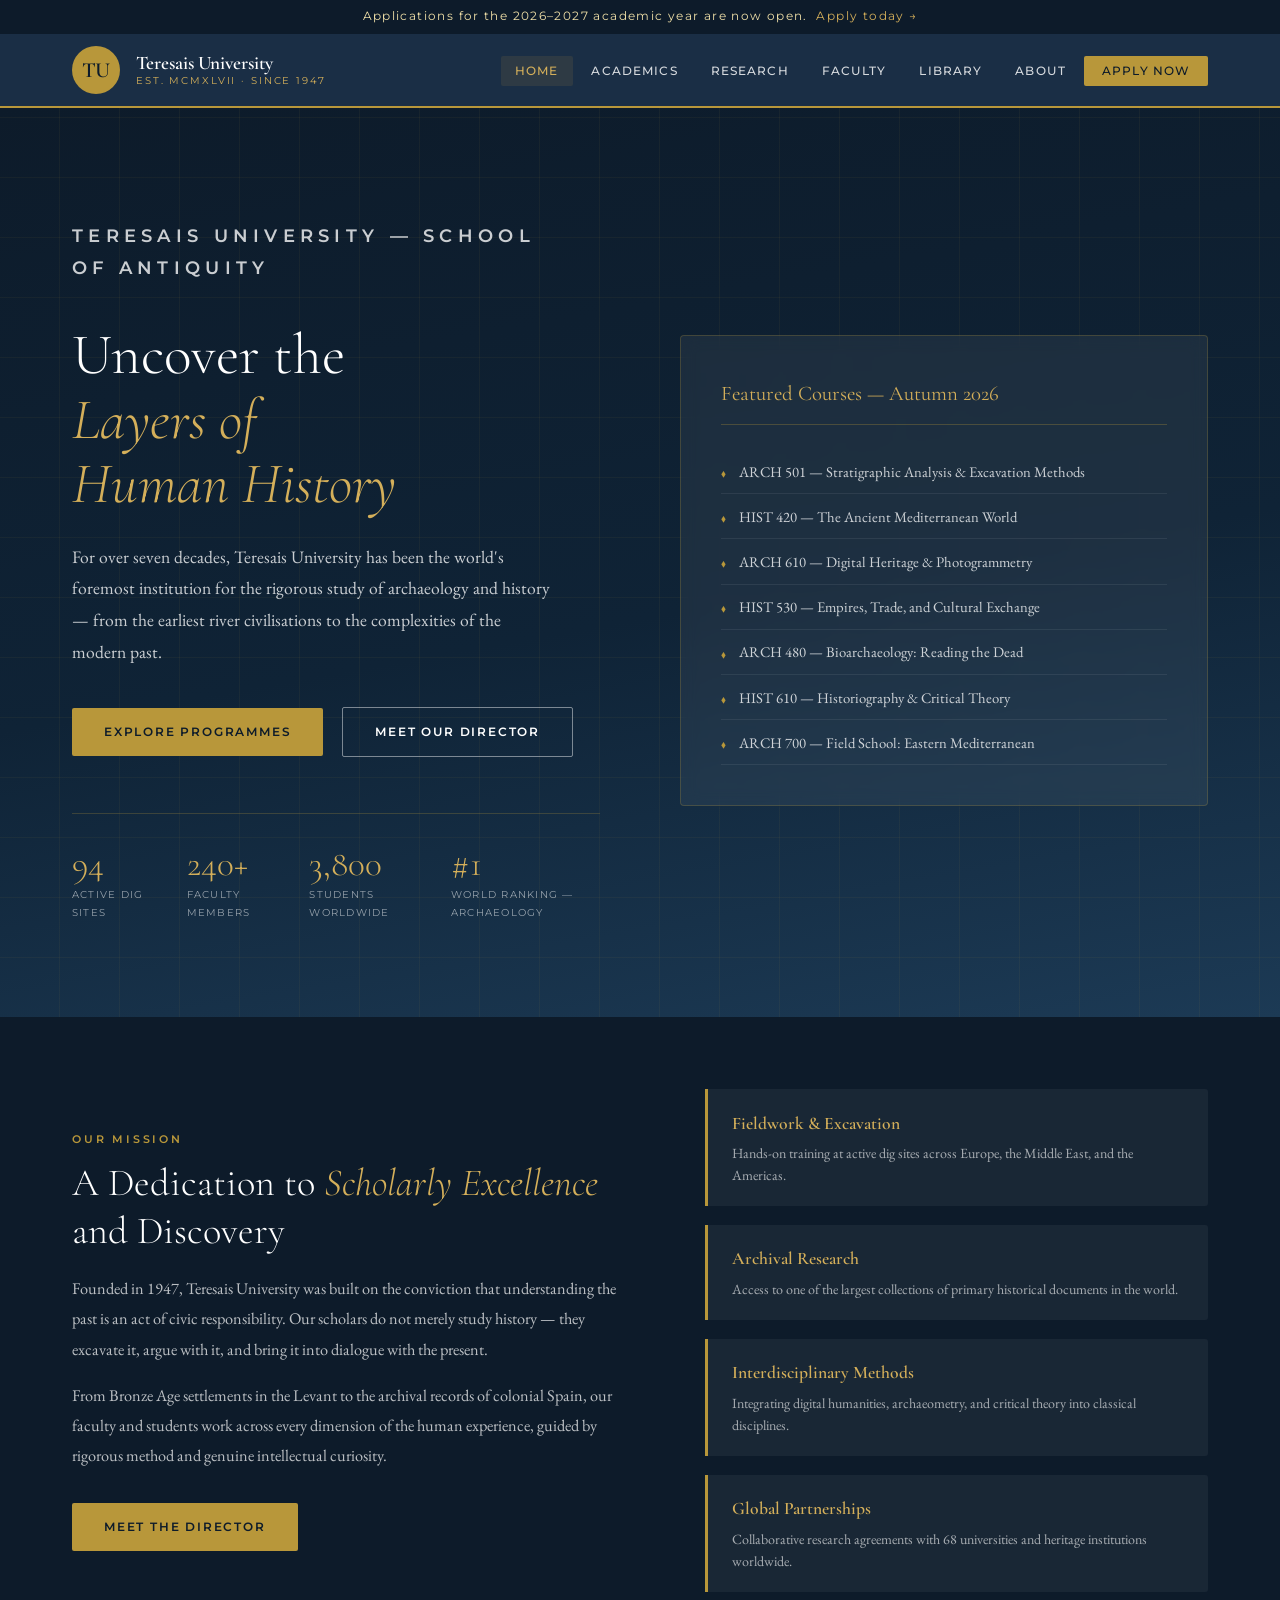
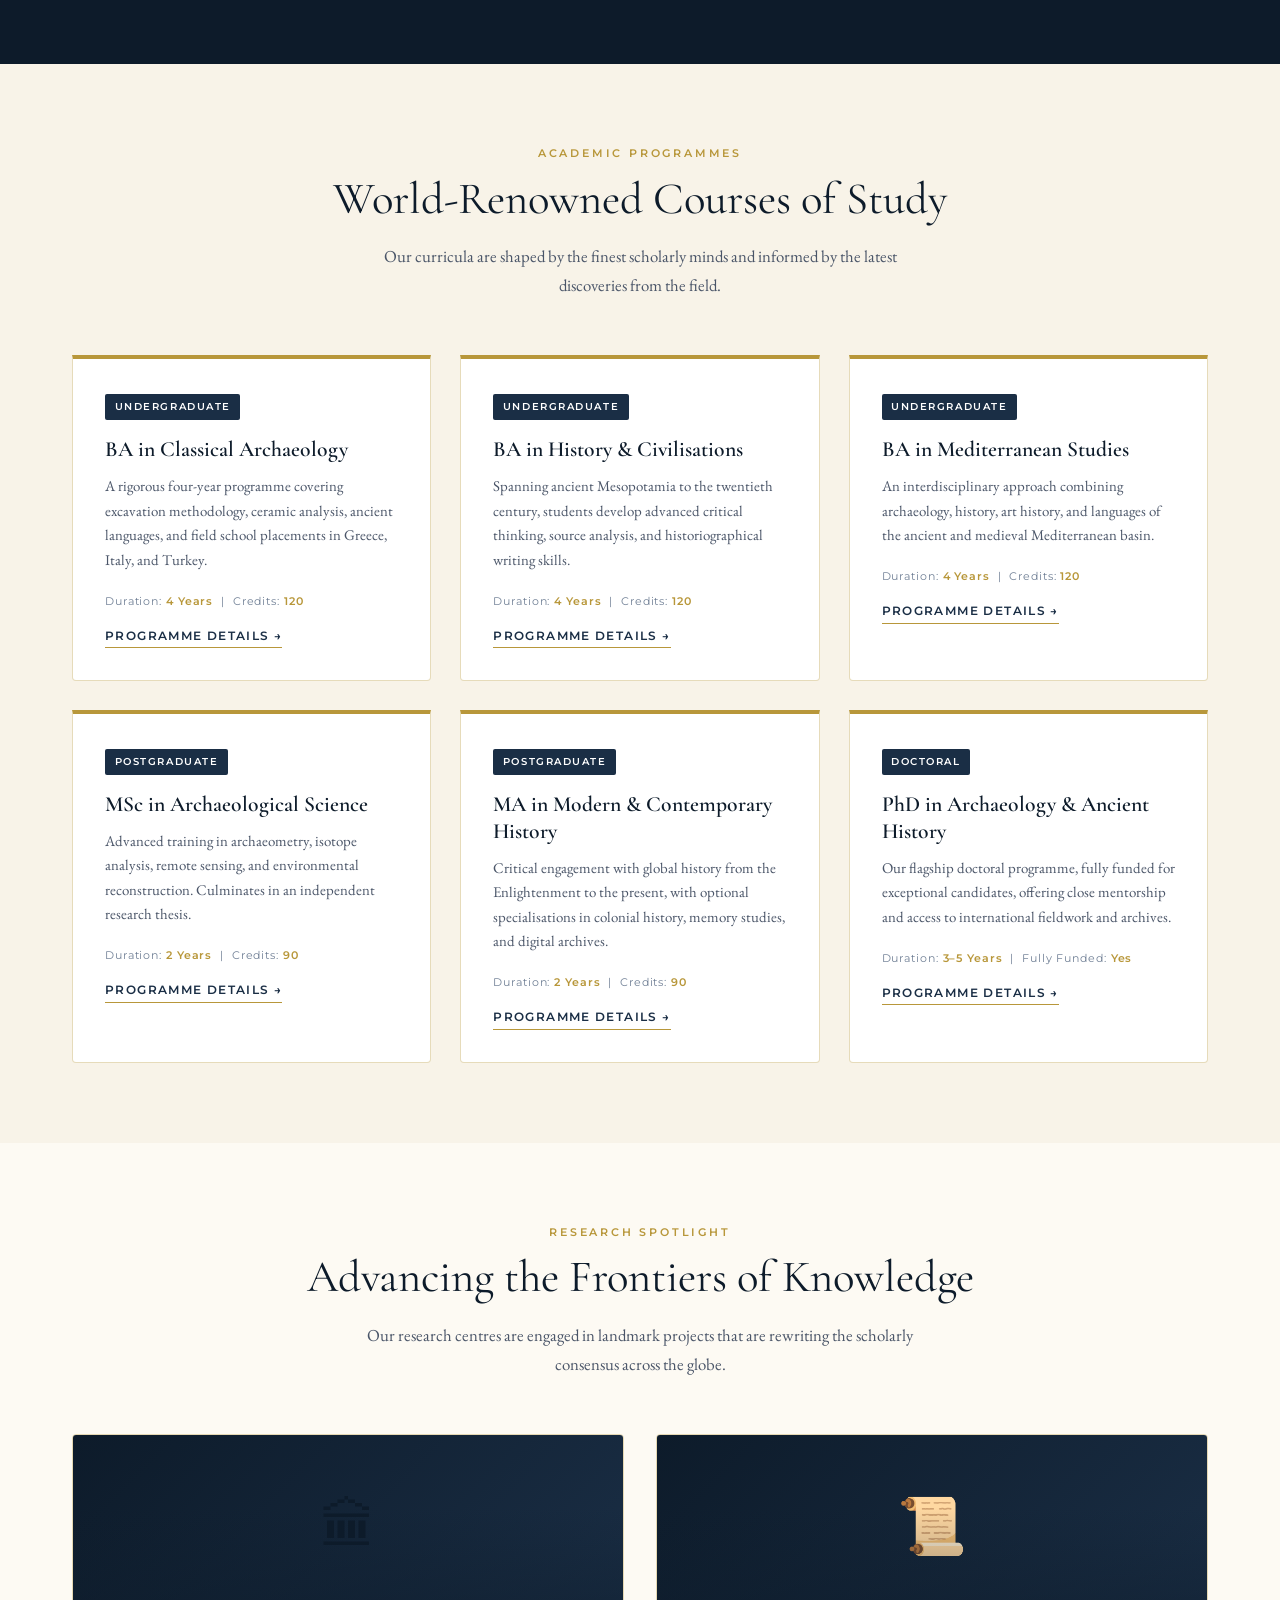
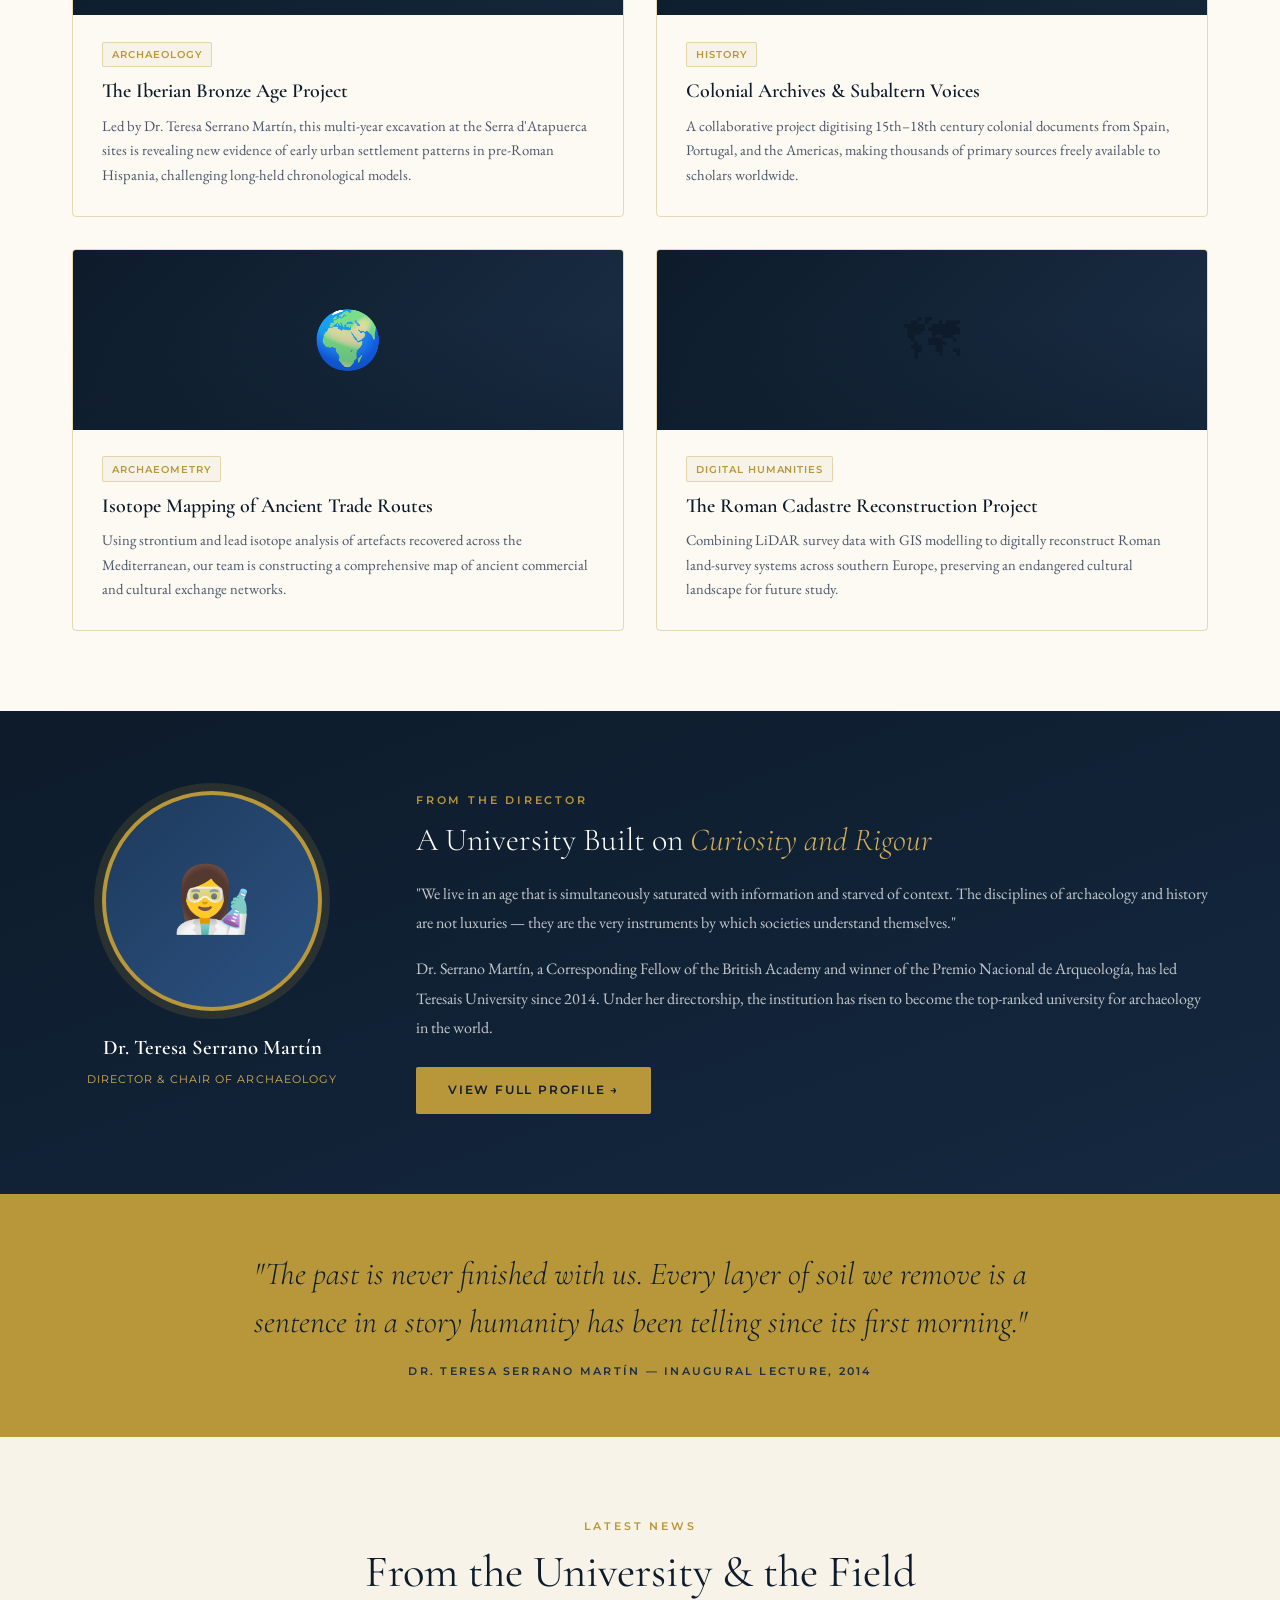
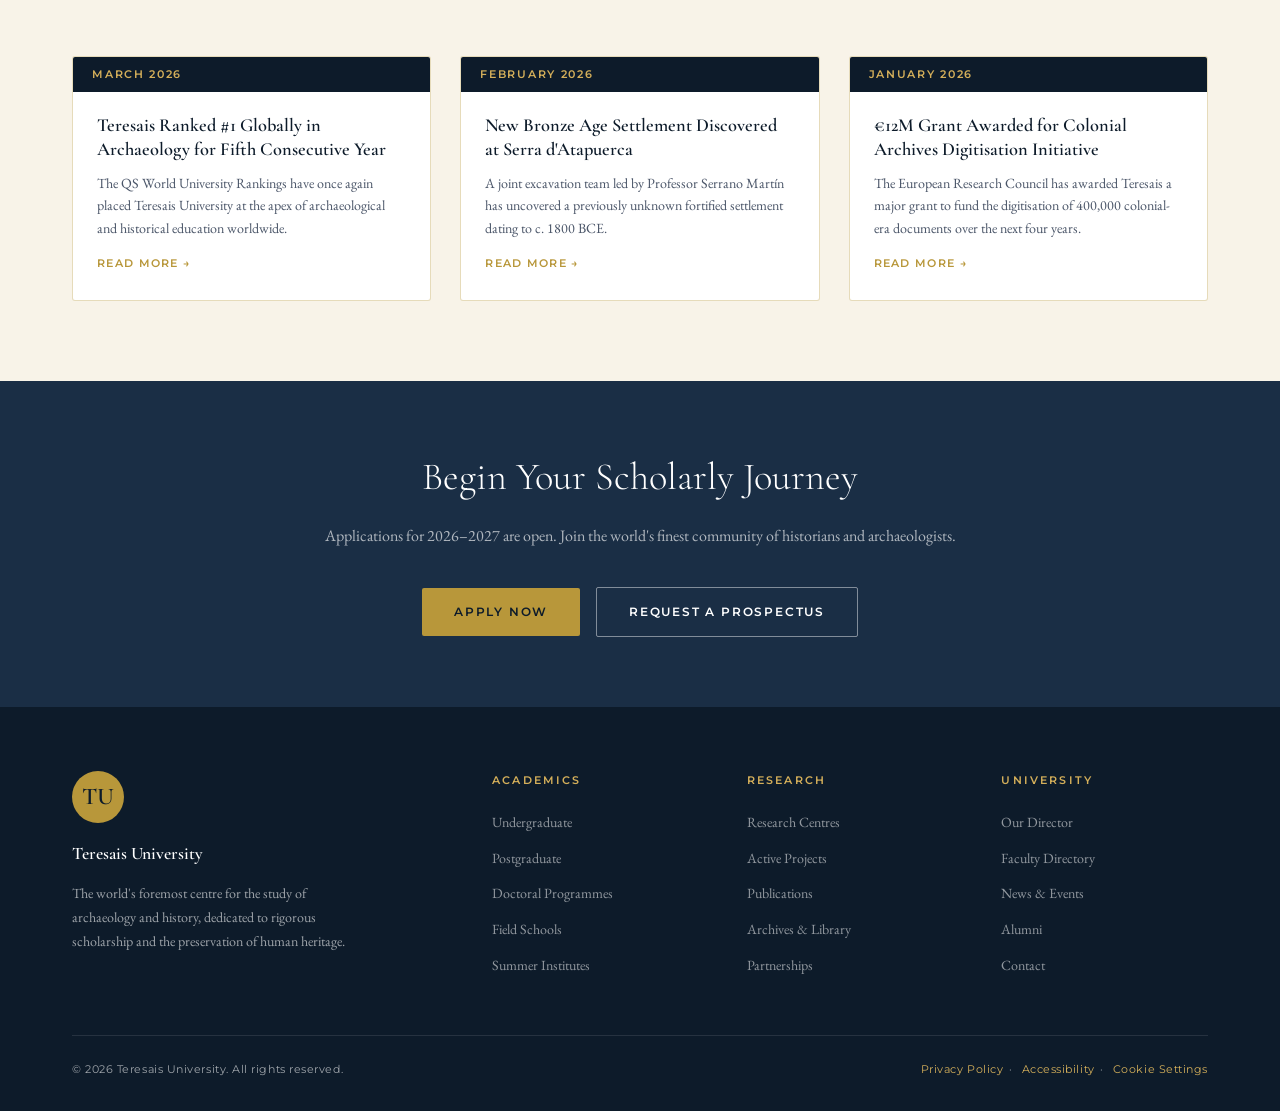
==== index.html @ 7aee5df7 "Add Teresais University website with director profile - index.html: Full homepage with hero, about s" ====
<!DOCTYPE html>
<html lang="en">
<head>
  <meta charset="UTF-8" />
  <meta name="viewport" content="width=device-width, initial-scale=1.0" />
  <title>Teresais University — Excellence in Archaeology &amp; History</title>
  <link rel="stylesheet" href="styles.css" />
</head>
<body>

  <!-- Top Banner -->
  <div class="top-banner">
    Applications for the 2026–2027 academic year are now open.&nbsp;
    <a href="#">Apply today &rarr;</a>
  </div>

  <!-- Navigation -->
  <nav>
    <div class="nav-inner">
      <a class="nav-brand" href="index.html">
        <div class="nav-crest">TU</div>
        <div class="nav-title">
          Teresais University
          <span>Est. MCMXLVII · Since 1947</span>
        </div>
      </a>
      <ul class="nav-links">
        <li><a href="index.html" class="active">Home</a></li>
        <li><a href="#">Academics</a></li>
        <li><a href="#">Research</a></li>
        <li><a href="director.html">Faculty</a></li>
        <li><a href="#">Library</a></li>
        <li><a href="#">About</a></li>
        <li><a href="#" class="nav-cta">Apply Now</a></li>
      </ul>
    </div>
  </nav>

  <!-- Hero -->
  <section class="hero">
    <div class="hero-inner container">
      <div class="hero-text">
        <p class="hero-eyebrow">Teresais University &mdash; School of Antiquity</p>
        <h1>
          Uncover the<br>
          <em>Layers of<br>Human History</em>
        </h1>
        <p>
          For over seven decades, Teresais University has been the world's foremost
          institution for the rigorous study of archaeology and history — from the
          earliest river civilisations to the complexities of the modern past.
        </p>
        <div>
          <a href="#" class="btn btn-gold">Explore Programmes</a>
          <a href="director.html" class="btn btn-outline">Meet Our Director</a>
        </div>
        <div class="hero-stats">
          <div>
            <div class="hero-stat-num">94</div>
            <div class="hero-stat-label">Active Dig Sites</div>
          </div>
          <div>
            <div class="hero-stat-num">240+</div>
            <div class="hero-stat-label">Faculty Members</div>
          </div>
          <div>
            <div class="hero-stat-num">3,800</div>
            <div class="hero-stat-label">Students Worldwide</div>
          </div>
          <div>
            <div class="hero-stat-num">#1</div>
            <div class="hero-stat-label">World Ranking — Archaeology</div>
          </div>
        </div>
      </div>
      <div class="hero-card">
        <div class="hero-card-title">Featured Courses — Autumn 2026</div>
        <ul>
          <li>ARCH 501 — Stratigraphic Analysis &amp; Excavation Methods</li>
          <li>HIST 420 — The Ancient Mediterranean World</li>
          <li>ARCH 610 — Digital Heritage &amp; Photogrammetry</li>
          <li>HIST 530 — Empires, Trade, and Cultural Exchange</li>
          <li>ARCH 480 — Bioarchaeology: Reading the Dead</li>
          <li>HIST 610 — Historiography &amp; Critical Theory</li>
          <li>ARCH 700 — Field School: Eastern Mediterranean</li>
        </ul>
      </div>
    </div>
  </section>

  <!-- About Strip -->
  <div class="about-strip">
    <div class="container about-strip-inner">
      <div>
        <span class="section-label">Our Mission</span>
        <h2>A Dedication to <em>Scholarly Excellence</em> and Discovery</h2>
        <p>
          Founded in 1947, Teresais University was built on the conviction that understanding
          the past is an act of civic responsibility. Our scholars do not merely study history —
          they excavate it, argue with it, and bring it into dialogue with the present.
        </p>
        <p>
          From Bronze Age settlements in the Levant to the archival records of colonial Spain,
          our faculty and students work across every dimension of the human experience, guided
          by rigorous method and genuine intellectual curiosity.
        </p>
        <a href="director.html" class="btn btn-gold">Meet the Director</a>
      </div>
      <div class="about-pillars">
        <div class="pillar">
          <div class="pillar-title">Fieldwork &amp; Excavation</div>
          <p>Hands-on training at active dig sites across Europe, the Middle East, and the Americas.</p>
        </div>
        <div class="pillar">
          <div class="pillar-title">Archival Research</div>
          <p>Access to one of the largest collections of primary historical documents in the world.</p>
        </div>
        <div class="pillar">
          <div class="pillar-title">Interdisciplinary Methods</div>
          <p>Integrating digital humanities, archaeometry, and critical theory into classical disciplines.</p>
        </div>
        <div class="pillar">
          <div class="pillar-title">Global Partnerships</div>
          <p>Collaborative research agreements with 68 universities and heritage institutions worldwide.</p>
        </div>
      </div>
    </div>
  </div>

  <!-- Academic Programmes -->
  <section class="programmes">
    <div class="container">
      <div class="section-header">
        <span class="section-label">Academic Programmes</span>
        <h2>World-Renowned Courses of Study</h2>
        <p>
          Our curricula are shaped by the finest scholarly minds and informed by the
          latest discoveries from the field.
        </p>
      </div>
      <div class="prog-grid">

        <div class="prog-card">
          <span class="prog-badge">Undergraduate</span>
          <h3>BA in Classical Archaeology</h3>
          <p>
            A rigorous four-year programme covering excavation methodology, ceramic analysis,
            ancient languages, and field school placements in Greece, Italy, and Turkey.
          </p>
          <div class="prog-meta">Duration: <span>4 Years</span> &nbsp;|&nbsp; Credits: <span>120</span></div>
          <a href="#" class="prog-link">Programme Details &rarr;</a>
        </div>

        <div class="prog-card">
          <span class="prog-badge">Undergraduate</span>
          <h3>BA in History &amp; Civilisations</h3>
          <p>
            Spanning ancient Mesopotamia to the twentieth century, students develop
            advanced critical thinking, source analysis, and historiographical writing skills.
          </p>
          <div class="prog-meta">Duration: <span>4 Years</span> &nbsp;|&nbsp; Credits: <span>120</span></div>
          <a href="#" class="prog-link">Programme Details &rarr;</a>
        </div>

        <div class="prog-card">
          <span class="prog-badge">Undergraduate</span>
          <h3>BA in Mediterranean Studies</h3>
          <p>
            An interdisciplinary approach combining archaeology, history, art history, and
            languages of the ancient and medieval Mediterranean basin.
          </p>
          <div class="prog-meta">Duration: <span>4 Years</span> &nbsp;|&nbsp; Credits: <span>120</span></div>
          <a href="#" class="prog-link">Programme Details &rarr;</a>
        </div>

        <div class="prog-card">
          <span class="prog-badge">Postgraduate</span>
          <h3>MSc in Archaeological Science</h3>
          <p>
            Advanced training in archaeometry, isotope analysis, remote sensing,
            and environmental reconstruction. Culminates in an independent research thesis.
          </p>
          <div class="prog-meta">Duration: <span>2 Years</span> &nbsp;|&nbsp; Credits: <span>90</span></div>
          <a href="#" class="prog-link">Programme Details &rarr;</a>
        </div>

        <div class="prog-card">
          <span class="prog-badge">Postgraduate</span>
          <h3>MA in Modern &amp; Contemporary History</h3>
          <p>
            Critical engagement with global history from the Enlightenment to the present,
            with optional specialisations in colonial history, memory studies, and digital archives.
          </p>
          <div class="prog-meta">Duration: <span>2 Years</span> &nbsp;|&nbsp; Credits: <span>90</span></div>
          <a href="#" class="prog-link">Programme Details &rarr;</a>
        </div>

        <div class="prog-card">
          <span class="prog-badge">Doctoral</span>
          <h3>PhD in Archaeology &amp; Ancient History</h3>
          <p>
            Our flagship doctoral programme, fully funded for exceptional candidates,
            offering close mentorship and access to international fieldwork and archives.
          </p>
          <div class="prog-meta">Duration: <span>3–5 Years</span> &nbsp;|&nbsp; Fully Funded: <span>Yes</span></div>
          <a href="#" class="prog-link">Programme Details &rarr;</a>
        </div>

      </div>
    </div>
  </section>

  <!-- Research Spotlight -->
  <section class="research">
    <div class="container">
      <div class="section-header">
        <span class="section-label">Research Spotlight</span>
        <h2>Advancing the Frontiers of Knowledge</h2>
        <p>
          Our research centres are engaged in landmark projects that are rewriting
          the scholarly consensus across the globe.
        </p>
      </div>
      <div class="research-grid">
        <div class="research-card">
          <div class="research-card-img">&#x1F3DB;</div>
          <div class="research-card-body">
            <span class="research-tag">Archaeology</span>
            <h3>The Iberian Bronze Age Project</h3>
            <p>
              Led by Dr. Teresa Serrano Martín, this multi-year excavation at the
              Serra d'Atapuerca sites is revealing new evidence of early urban settlement
              patterns in pre-Roman Hispania, challenging long-held chronological models.
            </p>
          </div>
        </div>
        <div class="research-card">
          <div class="research-card-img">&#x1F4DC;</div>
          <div class="research-card-body">
            <span class="research-tag">History</span>
            <h3>Colonial Archives &amp; Subaltern Voices</h3>
            <p>
              A collaborative project digitising 15th–18th century colonial documents
              from Spain, Portugal, and the Americas, making thousands of primary sources
              freely available to scholars worldwide.
            </p>
          </div>
        </div>
        <div class="research-card">
          <div class="research-card-img">&#x1F30D;</div>
          <div class="research-card-body">
            <span class="research-tag">Archaeometry</span>
            <h3>Isotope Mapping of Ancient Trade Routes</h3>
            <p>
              Using strontium and lead isotope analysis of artefacts recovered across the
              Mediterranean, our team is constructing a comprehensive map of ancient
              commercial and cultural exchange networks.
            </p>
          </div>
        </div>
        <div class="research-card">
          <div class="research-card-img">&#x1F5FA;</div>
          <div class="research-card-body">
            <span class="research-tag">Digital Humanities</span>
            <h3>The Roman Cadastre Reconstruction Project</h3>
            <p>
              Combining LiDAR survey data with GIS modelling to digitally reconstruct
              Roman land-survey systems across southern Europe, preserving an endangered
              cultural landscape for future study.
            </p>
          </div>
        </div>
      </div>
    </div>
  </section>

  <!-- Faculty Highlight -->
  <section class="faculty-highlight">
    <div class="container faculty-inner">
      <div class="faculty-portrait">
        <div class="portrait-frame">&#x1F469;&#x200D;&#x1F52C;</div>
        <div class="faculty-name">Dr. Teresa Serrano Martín</div>
        <div class="faculty-title-sm">Director &amp; Chair of Archaeology</div>
      </div>
      <div class="faculty-info">
        <span class="section-label">From the Director</span>
        <h2>A University Built on <em>Curiosity and Rigour</em></h2>
        <p>
          "We live in an age that is simultaneously saturated with information and
          starved of context. The disciplines of archaeology and history are not luxuries —
          they are the very instruments by which societies understand themselves."
        </p>
        <p>
          Dr. Serrano Martín, a Corresponding Fellow of the British Academy and winner
          of the Premio Nacional de Arqueología, has led Teresais University since 2014.
          Under her directorship, the institution has risen to become the top-ranked
          university for archaeology in the world.
        </p>
        <a href="director.html" class="btn btn-gold">View Full Profile &rarr;</a>
      </div>
    </div>
  </section>

  <!-- Quote -->
  <div class="quote-banner">
    <blockquote>
      "The past is never finished with us. Every layer of soil we remove is a sentence
      in a story humanity has been telling since its first morning."
    </blockquote>
    <cite>Dr. Teresa Serrano Martín &mdash; Inaugural Lecture, 2014</cite>
  </div>

  <!-- News -->
  <section class="news">
    <div class="container">
      <div class="section-header">
        <span class="section-label">Latest News</span>
        <h2>From the University &amp; the Field</h2>
      </div>
      <div class="news-grid">
        <div class="news-card">
          <div class="news-date">March 2026</div>
          <div class="news-body">
            <h3>Teresais Ranked #1 Globally in Archaeology for Fifth Consecutive Year</h3>
            <p>
              The QS World University Rankings have once again placed Teresais University
              at the apex of archaeological and historical education worldwide.
            </p>
            <a href="#" class="news-link">Read More &rarr;</a>
          </div>
        </div>
        <div class="news-card">
          <div class="news-date">February 2026</div>
          <div class="news-body">
            <h3>New Bronze Age Settlement Discovered at Serra d'Atapuerca</h3>
            <p>
              A joint excavation team led by Professor Serrano Martín has uncovered
              a previously unknown fortified settlement dating to c. 1800 BCE.
            </p>
            <a href="#" class="news-link">Read More &rarr;</a>
          </div>
        </div>
        <div class="news-card">
          <div class="news-date">January 2026</div>
          <div class="news-body">
            <h3>€12M Grant Awarded for Colonial Archives Digitisation Initiative</h3>
            <p>
              The European Research Council has awarded Teresais a major grant to fund
              the digitisation of 400,000 colonial-era documents over the next four years.
            </p>
            <a href="#" class="news-link">Read More &rarr;</a>
          </div>
        </div>
      </div>
    </div>
  </section>

  <!-- CTA -->
  <div class="cta-strip">
    <div class="container">
      <h2>Begin Your Scholarly Journey</h2>
      <p>Applications for 2026–2027 are open. Join the world's finest community of historians and archaeologists.</p>
      <a href="#" class="btn btn-gold">Apply Now</a>
      <a href="#" class="btn btn-outline">Request a Prospectus</a>
    </div>
  </div>

  <!-- Footer -->
  <footer>
    <div class="container">
      <div class="footer-grid">
        <div class="footer-brand">
          <div class="nav-crest">TU</div>
          <div class="footer-name">Teresais University</div>
          <p>
            The world's foremost centre for the study of archaeology and history,
            dedicated to rigorous scholarship and the preservation of human heritage.
          </p>
        </div>
        <div class="footer-col">
          <h4>Academics</h4>
          <ul>
            <li><a href="#">Undergraduate</a></li>
            <li><a href="#">Postgraduate</a></li>
            <li><a href="#">Doctoral Programmes</a></li>
            <li><a href="#">Field Schools</a></li>
            <li><a href="#">Summer Institutes</a></li>
          </ul>
        </div>
        <div class="footer-col">
          <h4>Research</h4>
          <ul>
            <li><a href="#">Research Centres</a></li>
            <li><a href="#">Active Projects</a></li>
            <li><a href="#">Publications</a></li>
            <li><a href="#">Archives &amp; Library</a></li>
            <li><a href="#">Partnerships</a></li>
          </ul>
        </div>
        <div class="footer-col">
          <h4>University</h4>
          <ul>
            <li><a href="director.html">Our Director</a></li>
            <li><a href="#">Faculty Directory</a></li>
            <li><a href="#">News &amp; Events</a></li>
            <li><a href="#">Alumni</a></li>
            <li><a href="#">Contact</a></li>
          </ul>
        </div>
      </div>
      <div class="footer-bottom">
        <span>&copy; 2026 Teresais University. All rights reserved.</span>
        <span>
          <a href="#">Privacy Policy</a>&ensp;&middot;&ensp;
          <a href="#">Accessibility</a>&ensp;&middot;&ensp;
          <a href="#">Cookie Settings</a>
        </span>
      </div>
    </div>
  </footer>

</body>
</html>
---- styles.css ----
/* ===================================================
   Teresais University — Stylesheet
   Palette: deep navy, antique gold, parchment, slate
   =================================================== */

@import url('https://fonts.googleapis.com/css2?family=Cormorant+Garamond:ital,wght@0,300;0,400;0,600;1,300;1,400&family=EB+Garamond:ital,wght@0,400;0,500;1,400&family=Montserrat:wght@300;400;500;600&display=swap');

:root {
  --navy:       #0d1b2a;
  --navy-mid:   #1a2e45;
  --gold:       #b8973a;
  --gold-light: #d4af5a;
  --gold-pale:  #f0e0a8;
  --parchment:  #f8f3e8;
  --cream:      #fdfaf3;
  --slate:      #4a5568;
  --slate-light:#718096;
  --white:      #ffffff;
  --border:     rgba(184,151,58,0.35);
}

*, *::before, *::after { box-sizing: border-box; margin: 0; padding: 0; }

html { scroll-behavior: smooth; }

body {
  font-family: 'EB Garamond', Georgia, serif;
  background: var(--cream);
  color: var(--navy);
  line-height: 1.7;
}

/* ── Utility ──────────────────────────────────────── */
.container { max-width: 1200px; margin: 0 auto; padding: 0 2rem; }
.gold-rule  { border: none; border-top: 1px solid var(--border); margin: 1.5rem 0; }
.serif      { font-family: 'Cormorant Garamond', Georgia, serif; }
.section-label {
  font-family: 'Montserrat', sans-serif;
  font-size: 0.7rem;
  font-weight: 600;
  letter-spacing: 0.25em;
  text-transform: uppercase;
  color: var(--gold);
  display: block;
  margin-bottom: 0.6rem;
}

/* ── Top Banner ───────────────────────────────────── */
.top-banner {
  background: var(--navy);
  color: var(--gold-pale);
  font-family: 'Montserrat', sans-serif;
  font-size: 0.72rem;
  letter-spacing: 0.12em;
  padding: 0.45rem 0;
  text-align: center;
}
.top-banner a { color: var(--gold-light); text-decoration: none; }
.top-banner a:hover { text-decoration: underline; }

/* ── Navigation ──────────────────────────────────── */
nav {
  background: var(--navy-mid);
  position: sticky;
  top: 0;
  z-index: 1000;
  border-bottom: 2px solid var(--gold);
}
.nav-inner {
  display: flex;
  align-items: center;
  justify-content: space-between;
  padding: 0 2rem;
  height: 72px;
  max-width: 1200px;
  margin: 0 auto;
}
.nav-brand {
  display: flex;
  align-items: center;
  gap: 1rem;
  text-decoration: none;
}
.nav-crest {
  width: 48px;
  height: 48px;
  background: var(--gold);
  border-radius: 50%;
  display: flex;
  align-items: center;
  justify-content: center;
  font-family: 'Cormorant Garamond', serif;
  font-size: 1.35rem;
  color: var(--navy);
  font-weight: 600;
  flex-shrink: 0;
  letter-spacing: -0.02em;
}
.nav-title {
  font-family: 'Cormorant Garamond', Georgia, serif;
  font-size: 1.2rem;
  font-weight: 600;
  color: var(--white);
  line-height: 1.2;
}
.nav-title span {
  display: block;
  font-size: 0.65rem;
  font-family: 'Montserrat', sans-serif;
  font-weight: 400;
  letter-spacing: 0.18em;
  color: var(--gold-light);
  text-transform: uppercase;
}
.nav-links {
  display: flex;
  gap: 0.25rem;
  list-style: none;
}
.nav-links a {
  font-family: 'Montserrat', sans-serif;
  font-size: 0.72rem;
  font-weight: 500;
  letter-spacing: 0.1em;
  text-transform: uppercase;
  color: rgba(255,255,255,0.82);
  text-decoration: none;
  padding: 0.5rem 0.9rem;
  border-radius: 2px;
  transition: color 0.2s, background 0.2s;
}
.nav-links a:hover,
.nav-links a.active {
  color: var(--gold-light);
  background: rgba(184,151,58,0.12);
}
.nav-cta {
  background: var(--gold) !important;
  color: var(--navy) !important;
  padding: 0.5rem 1.1rem !important;
  border-radius: 2px;
}
.nav-cta:hover { background: var(--gold-light) !important; }

/* ── Hero ─────────────────────────────────────────── */
.hero {
  background: linear-gradient(170deg, var(--navy) 0%, #0f2336 55%, #1c3a55 100%);
  color: var(--white);
  padding: 7rem 2rem 6rem;
  position: relative;
  overflow: hidden;
}
.hero::before {
  content: '';
  position: absolute;
  inset: 0;
  background:
    repeating-linear-gradient(
      0deg,
      transparent,
      transparent 59px,
      rgba(184,151,58,0.06) 59px,
      rgba(184,151,58,0.06) 60px
    ),
    repeating-linear-gradient(
      90deg,
      transparent,
      transparent 59px,
      rgba(184,151,58,0.06) 59px,
      rgba(184,151,58,0.06) 60px
    );
  pointer-events: none;
}
.hero-inner {
  position: relative;
  max-width: 1200px;
  margin: 0 auto;
  display: grid;
  grid-template-columns: 1fr 1fr;
  gap: 5rem;
  align-items: center;
}
.hero-eyebrow {
  font-family: 'Montserrat', sans-serif;
  font-size: 0.72rem;
  font-weight: 600;
  letter-spacing: 0.3em;
  text-transform: uppercase;
  color: var(--gold-light);
  margin-bottom: 1.4rem;
}
.hero h1 {
  font-family: 'Cormorant Garamond', Georgia, serif;
  font-size: clamp(2.6rem, 4.5vw, 4rem);
  font-weight: 300;
  line-height: 1.12;
  margin-bottom: 1.5rem;
}
.hero h1 em {
  font-style: italic;
  color: var(--gold-light);
}
.hero p {
  font-size: 1.1rem;
  color: rgba(255,255,255,0.78);
  max-width: 480px;
  margin-bottom: 2.5rem;
  line-height: 1.8;
}
.btn {
  display: inline-block;
  font-family: 'Montserrat', sans-serif;
  font-size: 0.75rem;
  font-weight: 600;
  letter-spacing: 0.15em;
  text-transform: uppercase;
  text-decoration: none;
  padding: 0.85rem 2rem;
  border-radius: 2px;
  transition: all 0.2s;
}
.btn-gold {
  background: var(--gold);
  color: var(--navy);
}
.btn-gold:hover { background: var(--gold-light); transform: translateY(-1px); box-shadow: 0 4px 20px rgba(184,151,58,0.4); }
.btn-outline {
  border: 1px solid rgba(255,255,255,0.45);
  color: var(--white);
  margin-left: 1rem;
}
.btn-outline:hover { border-color: var(--gold-light); color: var(--gold-light); }

.hero-stats {
  display: flex;
  gap: 2.5rem;
  margin-top: 3.5rem;
  padding-top: 2rem;
  border-top: 1px solid rgba(184,151,58,0.25);
}
.hero-stat-num {
  font-family: 'Cormorant Garamond', serif;
  font-size: 2.2rem;
  font-weight: 300;
  color: var(--gold-light);
  line-height: 1;
}
.hero-stat-label {
  font-family: 'Montserrat', sans-serif;
  font-size: 0.65rem;
  letter-spacing: 0.12em;
  text-transform: uppercase;
  color: rgba(255,255,255,0.55);
  margin-top: 0.3rem;
}

.hero-card {
  background: rgba(255,255,255,0.06);
  border: 1px solid rgba(184,151,58,0.25);
  border-radius: 4px;
  padding: 2.5rem;
  backdrop-filter: blur(8px);
}
.hero-card-title {
  font-family: 'Cormorant Garamond', serif;
  font-size: 1.3rem;
  font-weight: 400;
  color: var(--gold-light);
  margin-bottom: 1.5rem;
  padding-bottom: 0.8rem;
  border-bottom: 1px solid rgba(184,151,58,0.3);
}
.hero-card ul { list-style: none; }
.hero-card ul li {
  font-size: 0.92rem;
  color: rgba(255,255,255,0.78);
  padding: 0.6rem 0;
  border-bottom: 1px solid rgba(255,255,255,0.07);
  display: flex;
  gap: 0.8rem;
  align-items: baseline;
}
.hero-card ul li::before {
  content: '◆';
  font-size: 0.45rem;
  color: var(--gold);
  flex-shrink: 0;
  position: relative;
  top: -0.1em;
}

/* ── Divider Ornament ─────────────────────────────── */
.ornament {
  text-align: center;
  color: var(--gold);
  font-size: 1.1rem;
  letter-spacing: 0.6em;
  padding: 2.5rem 0 0.5rem;
  opacity: 0.6;
}
.ornament::before,
.ornament::after {
  content: '— ';
}

/* ── Section Defaults ─────────────────────────────── */
section { padding: 5rem 0; }
.section-header { text-align: center; margin-bottom: 3.5rem; }
.section-header h2 {
  font-family: 'Cormorant Garamond', Georgia, serif;
  font-size: clamp(2rem, 3.5vw, 2.8rem);
  font-weight: 400;
  line-height: 1.2;
  margin-bottom: 1rem;
}
.section-header p {
  color: var(--slate);
  max-width: 560px;
  margin: 0 auto;
  font-size: 1.05rem;
}

/* ── About Strip ──────────────────────────────────── */
.about-strip {
  background: var(--navy);
  color: var(--white);
  padding: 4.5rem 0;
}
.about-strip-inner {
  display: grid;
  grid-template-columns: 1.1fr 1fr;
  gap: 5rem;
  align-items: center;
}
.about-strip h2 {
  font-family: 'Cormorant Garamond', serif;
  font-size: clamp(1.9rem, 3vw, 2.5rem);
  font-weight: 300;
  line-height: 1.25;
  margin-bottom: 1.2rem;
}
.about-strip h2 em { font-style: italic; color: var(--gold-light); }
.about-strip p { color: rgba(255,255,255,0.72); line-height: 1.85; margin-bottom: 1rem; font-size: 1.02rem; }
.about-strip .btn-gold { margin-top: 1rem; }
.about-pillars { display: grid; gap: 1.2rem; }
.pillar {
  background: rgba(255,255,255,0.05);
  border-left: 3px solid var(--gold);
  padding: 1.2rem 1.5rem;
  border-radius: 0 3px 3px 0;
}
.pillar-title {
  font-family: 'Cormorant Garamond', serif;
  font-size: 1.1rem;
  font-weight: 600;
  color: var(--gold-light);
  margin-bottom: 0.3rem;
}
.pillar p { font-size: 0.88rem; color: rgba(255,255,255,0.62); margin: 0; line-height: 1.55; }

/* ── Academic Programmes ──────────────────────────── */
.programmes { background: var(--parchment); }
.prog-grid {
  display: grid;
  grid-template-columns: repeat(3, 1fr);
  gap: 1.8rem;
}
.prog-card {
  background: var(--white);
  border: 1px solid var(--border);
  border-top: 4px solid var(--gold);
  padding: 2rem;
  border-radius: 0 0 4px 4px;
  transition: box-shadow 0.25s, transform 0.25s;
}
.prog-card:hover { box-shadow: 0 8px 36px rgba(13,27,42,0.12); transform: translateY(-3px); }
.prog-badge {
  font-family: 'Montserrat', sans-serif;
  font-size: 0.65rem;
  font-weight: 600;
  letter-spacing: 0.15em;
  text-transform: uppercase;
  color: var(--white);
  background: var(--navy-mid);
  padding: 0.25rem 0.6rem;
  border-radius: 2px;
  display: inline-block;
  margin-bottom: 1rem;
}
.prog-card h3 {
  font-family: 'Cormorant Garamond', serif;
  font-size: 1.35rem;
  font-weight: 600;
  margin-bottom: 0.7rem;
  line-height: 1.25;
}
.prog-card p { font-size: 0.93rem; color: var(--slate); line-height: 1.65; margin-bottom: 1.2rem; }
.prog-meta {
  font-family: 'Montserrat', sans-serif;
  font-size: 0.7rem;
  color: var(--slate-light);
  letter-spacing: 0.08em;
}
.prog-meta span { color: var(--gold); font-weight: 600; }
.prog-link {
  display: inline-block;
  margin-top: 1rem;
  font-family: 'Montserrat', sans-serif;
  font-size: 0.72rem;
  font-weight: 600;
  letter-spacing: 0.12em;
  text-transform: uppercase;
  color: var(--navy-mid);
  text-decoration: none;
  border-bottom: 1px solid var(--gold);
  padding-bottom: 1px;
  transition: color 0.2s;
}
.prog-link:hover { color: var(--gold); }

/* ── Research Spotlight ───────────────────────────── */
.research { background: var(--cream); }
.research-grid {
  display: grid;
  grid-template-columns: 1fr 1fr;
  gap: 2rem;
}
.research-card {
  border: 1px solid var(--border);
  border-radius: 4px;
  overflow: hidden;
  transition: box-shadow 0.25s;
}
.research-card:hover { box-shadow: 0 6px 28px rgba(13,27,42,0.1); }
.research-card-img {
  height: 180px;
  background: linear-gradient(135deg, var(--navy) 0%, var(--navy-mid) 100%);
  display: flex;
  align-items: center;
  justify-content: center;
  font-size: 3.5rem;
  position: relative;
  overflow: hidden;
}
.research-card-img::after {
  content: '';
  position: absolute;
  inset: 0;
  background: linear-gradient(to bottom, transparent 40%, rgba(13,27,42,0.45));
}
.research-card-body { padding: 1.5rem 1.8rem 1.8rem; }
.research-card-body h3 {
  font-family: 'Cormorant Garamond', serif;
  font-size: 1.25rem;
  font-weight: 600;
  margin-bottom: 0.6rem;
  line-height: 1.3;
}
.research-card-body p { font-size: 0.92rem; color: var(--slate); line-height: 1.65; }
.research-tag {
  display: inline-block;
  background: var(--parchment);
  border: 1px solid var(--border);
  font-family: 'Montserrat', sans-serif;
  font-size: 0.62rem;
  font-weight: 600;
  letter-spacing: 0.1em;
  text-transform: uppercase;
  color: var(--gold);
  padding: 0.2rem 0.55rem;
  border-radius: 2px;
  margin-bottom: 0.7rem;
}

/* ── Faculty Highlight ────────────────────────────── */
.faculty-highlight {
  background: linear-gradient(160deg, var(--navy) 0%, #142840 100%);
  color: var(--white);
  padding: 5rem 0;
}
.faculty-inner {
  display: grid;
  grid-template-columns: 280px 1fr;
  gap: 4rem;
  align-items: start;
}
.faculty-portrait {
  text-align: center;
}
.portrait-frame {
  width: 220px;
  height: 220px;
  border-radius: 50%;
  background: linear-gradient(135deg, #1e3a5c, #2c5282);
  border: 4px solid var(--gold);
  display: flex;
  align-items: center;
  justify-content: center;
  font-family: 'Cormorant Garamond', serif;
  font-size: 4rem;
  color: var(--gold-pale);
  margin: 0 auto 1.2rem;
  box-shadow: 0 0 0 8px rgba(184,151,58,0.15);
}
.faculty-name {
  font-family: 'Cormorant Garamond', serif;
  font-size: 1.3rem;
  font-weight: 600;
  color: var(--white);
}
.faculty-title-sm {
  font-family: 'Montserrat', sans-serif;
  font-size: 0.68rem;
  color: var(--gold-light);
  letter-spacing: 0.1em;
  text-transform: uppercase;
  margin-top: 0.3rem;
}
.faculty-info h2 {
  font-family: 'Cormorant Garamond', serif;
  font-size: clamp(1.8rem, 2.5vw, 2.4rem);
  font-weight: 300;
  line-height: 1.25;
  margin-bottom: 1.2rem;
}
.faculty-info h2 em { font-style: italic; color: var(--gold-light); }
.faculty-info p { color: rgba(255,255,255,0.75); line-height: 1.85; margin-bottom: 1rem; font-size: 1rem; }
.faculty-info .btn-gold { margin-top: 0.5rem; }

/* ── Quote Banner ─────────────────────────────────── */
.quote-banner {
  background: var(--gold);
  padding: 3.5rem 2rem;
  text-align: center;
}
.quote-banner blockquote {
  font-family: 'Cormorant Garamond', Georgia, serif;
  font-size: clamp(1.5rem, 2.5vw, 2rem);
  font-style: italic;
  font-weight: 300;
  color: var(--navy);
  max-width: 800px;
  margin: 0 auto;
  line-height: 1.5;
}
.quote-banner cite {
  display: block;
  font-family: 'Montserrat', sans-serif;
  font-size: 0.7rem;
  font-weight: 600;
  letter-spacing: 0.2em;
  text-transform: uppercase;
  color: var(--navy-mid);
  margin-top: 1rem;
  font-style: normal;
}

/* ── News ─────────────────────────────────────────── */
.news { background: var(--parchment); }
.news-grid { display: grid; grid-template-columns: repeat(3, 1fr); gap: 1.8rem; }
.news-card {
  background: var(--white);
  border: 1px solid var(--border);
  border-radius: 3px;
  overflow: hidden;
  transition: box-shadow 0.25s;
}
.news-card:hover { box-shadow: 0 6px 28px rgba(13,27,42,0.1); }
.news-date {
  background: var(--navy);
  color: var(--gold-light);
  font-family: 'Montserrat', sans-serif;
  font-size: 0.7rem;
  font-weight: 600;
  letter-spacing: 0.15em;
  text-transform: uppercase;
  padding: 0.5rem 1.2rem;
}
.news-body { padding: 1.4rem 1.5rem 1.6rem; }
.news-body h3 {
  font-family: 'Cormorant Garamond', serif;
  font-size: 1.15rem;
  font-weight: 600;
  line-height: 1.3;
  margin-bottom: 0.6rem;
}
.news-body p { font-size: 0.88rem; color: var(--slate); line-height: 1.6; }
.news-link {
  display: inline-block;
  margin-top: 0.9rem;
  font-family: 'Montserrat', sans-serif;
  font-size: 0.68rem;
  font-weight: 600;
  letter-spacing: 0.12em;
  text-transform: uppercase;
  color: var(--gold);
  text-decoration: none;
}

/* ── CTA Strip ────────────────────────────────────── */
.cta-strip {
  background: var(--navy-mid);
  padding: 4rem 2rem;
  text-align: center;
  color: var(--white);
}
.cta-strip h2 {
  font-family: 'Cormorant Garamond', serif;
  font-size: clamp(1.8rem, 3vw, 2.5rem);
  font-weight: 300;
  margin-bottom: 0.7rem;
}
.cta-strip p { color: rgba(255,255,255,0.65); margin-bottom: 2rem; }
.cta-strip .btn { margin: 0.4rem; }

/* ── Footer ───────────────────────────────────────── */
footer {
  background: var(--navy);
  color: rgba(255,255,255,0.6);
  padding: 4rem 0 2rem;
}
.footer-grid {
  display: grid;
  grid-template-columns: 1.8fr 1fr 1fr 1fr;
  gap: 3rem;
  margin-bottom: 3rem;
}
.footer-brand .nav-crest {
  width: 52px; height: 52px; font-size: 1.5rem;
  margin-bottom: 1rem;
}
.footer-brand p {
  font-size: 0.88rem;
  line-height: 1.7;
  margin-top: 0.8rem;
  max-width: 280px;
}
.footer-brand .footer-name {
  font-family: 'Cormorant Garamond', serif;
  font-size: 1.1rem;
  color: var(--white);
  font-weight: 600;
}
.footer-col h4 {
  font-family: 'Montserrat', sans-serif;
  font-size: 0.68rem;
  font-weight: 600;
  letter-spacing: 0.2em;
  text-transform: uppercase;
  color: var(--gold-light);
  margin-bottom: 1.1rem;
}
.footer-col ul { list-style: none; }
.footer-col ul li { margin-bottom: 0.55rem; }
.footer-col ul li a {
  color: rgba(255,255,255,0.55);
  text-decoration: none;
  font-size: 0.88rem;
  transition: color 0.2s;
}
.footer-col ul li a:hover { color: var(--gold-light); }
.footer-bottom {
  border-top: 1px solid rgba(255,255,255,0.1);
  padding-top: 1.5rem;
  display: flex;
  justify-content: space-between;
  align-items: center;
  font-family: 'Montserrat', sans-serif;
  font-size: 0.68rem;
  letter-spacing: 0.05em;
}
.footer-bottom a { color: var(--gold-light); text-decoration: none; }

/* ── Profile Page ─────────────────────────────────── */
.profile-hero {
  background: linear-gradient(150deg, var(--navy) 0%, #152e4a 60%, #1e4060 100%);
  padding: 5rem 0 4rem;
  color: var(--white);
}
.profile-hero-inner {
  display: grid;
  grid-template-columns: 320px 1fr;
  gap: 4rem;
  align-items: center;
}
.profile-photo-wrap {
  position: relative;
  text-align: center;
}
.profile-photo {
  width: 260px;
  height: 320px;
  background: linear-gradient(160deg, #1e3a5c, #2a5080);
  border: 3px solid var(--gold);
  border-radius: 4px;
  display: flex;
  align-items: center;
  justify-content: center;
  font-size: 6rem;
  color: var(--gold-pale);
  margin: 0 auto;
  box-shadow: 0 20px 60px rgba(0,0,0,0.4);
  position: relative;
  overflow: hidden;
}
.profile-photo::before {
  content: '';
  position: absolute;
  inset: 0;
  background: repeating-linear-gradient(
    45deg,
    transparent,
    transparent 20px,
    rgba(184,151,58,0.04) 20px,
    rgba(184,151,58,0.04) 21px
  );
}
.profile-photo-caption {
  margin-top: 1rem;
  font-family: 'Montserrat', sans-serif;
  font-size: 0.65rem;
  letter-spacing: 0.15em;
  text-transform: uppercase;
  color: var(--gold-light);
}
.profile-info h1 {
  font-family: 'Cormorant Garamond', serif;
  font-size: clamp(2.2rem, 3.5vw, 3rem);
  font-weight: 400;
  line-height: 1.15;
  margin-bottom: 0.6rem;
}
.profile-info .profile-title {
  font-family: 'Montserrat', sans-serif;
  font-size: 0.8rem;
  font-weight: 600;
  letter-spacing: 0.2em;
  text-transform: uppercase;
  color: var(--gold-light);
  margin-bottom: 1.5rem;
}
.profile-info .profile-dept {
  font-size: 1rem;
  color: rgba(255,255,255,0.7);
  margin-bottom: 2rem;
  line-height: 1.65;
}
.profile-badges { display: flex; flex-wrap: wrap; gap: 0.6rem; margin-bottom: 2rem; }
.badge {
  background: rgba(184,151,58,0.15);
  border: 1px solid rgba(184,151,58,0.4);
  color: var(--gold-pale);
  font-family: 'Montserrat', sans-serif;
  font-size: 0.65rem;
  font-weight: 600;
  letter-spacing: 0.1em;
  text-transform: uppercase;
  padding: 0.3rem 0.7rem;
  border-radius: 2px;
}
.profile-contact {
  display: flex;
  flex-wrap: wrap;
  gap: 1.5rem;
  font-family: 'Montserrat', sans-serif;
  font-size: 0.75rem;
  color: rgba(255,255,255,0.6);
}
.profile-contact a { color: var(--gold-light); text-decoration: none; }
.profile-contact a:hover { text-decoration: underline; }
.contact-item::before { margin-right: 0.35rem; }

.profile-main { padding: 4rem 0 5rem; }
.profile-grid { display: grid; grid-template-columns: 1fr 320px; gap: 3rem; }
.profile-body h2 {
  font-family: 'Cormorant Garamond', serif;
  font-size: 1.75rem;
  font-weight: 600;
  margin-bottom: 1rem;
  padding-bottom: 0.6rem;
  border-bottom: 1px solid var(--border);
  margin-top: 2.5rem;
}
.profile-body h2:first-child { margin-top: 0; }
.profile-body p { font-size: 1rem; color: var(--slate); line-height: 1.85; margin-bottom: 1rem; }
.profile-body ul {
  margin: 0.5rem 0 1rem 1.2rem;
  color: var(--slate);
}
.profile-body ul li { font-size: 0.97rem; line-height: 1.75; margin-bottom: 0.35rem; }
.pub-list { list-style: none !important; margin-left: 0 !important; }
.pub-list li {
  padding: 1rem 1rem 1rem 1.4rem;
  border-left: 3px solid var(--gold);
  margin-bottom: 1rem;
  background: var(--parchment);
  border-radius: 0 3px 3px 0;
}
.pub-list li strong { font-family: 'Cormorant Garamond', serif; font-size: 1.05rem; color: var(--navy); }
.pub-list li em { font-size: 0.88rem; color: var(--slate-light); font-style: italic; }
.pub-year {
  display: inline-block;
  background: var(--navy);
  color: var(--gold-light);
  font-family: 'Montserrat', sans-serif;
  font-size: 0.62rem;
  font-weight: 600;
  padding: 0.15rem 0.5rem;
  border-radius: 2px;
  margin-right: 0.4rem;
  vertical-align: middle;
}

.profile-sidebar > * + * { margin-top: 1.8rem; }
.sidebar-card {
  background: var(--parchment);
  border: 1px solid var(--border);
  border-radius: 4px;
  padding: 1.5rem 1.6rem;
}
.sidebar-card h3 {
  font-family: 'Cormorant Garamond', serif;
  font-size: 1.1rem;
  font-weight: 600;
  color: var(--navy);
  margin-bottom: 1rem;
  padding-bottom: 0.5rem;
  border-bottom: 1px solid var(--border);
}
.sidebar-card ul { list-style: none; }
.sidebar-card ul li {
  font-size: 0.88rem;
  color: var(--slate);
  padding: 0.5rem 0;
  border-bottom: 1px solid rgba(184,151,58,0.12);
  line-height: 1.45;
}
.sidebar-card ul li:last-child { border-bottom: none; }
.sidebar-card ul li strong {
  display: block;
  font-family: 'Montserrat', sans-serif;
  font-size: 0.65rem;
  letter-spacing: 0.1em;
  text-transform: uppercase;
  color: var(--gold);
  margin-bottom: 0.15rem;
}

/* ── Responsive ───────────────────────────────────── */
@media (max-width: 1024px) {
  .hero-inner,
  .about-strip-inner,
  .faculty-inner { grid-template-columns: 1fr; gap: 3rem; }
  .prog-grid,
  .news-grid { grid-template-columns: 1fr 1fr; }
  .footer-grid { grid-template-columns: 1fr 1fr; }
  .profile-hero-inner { grid-template-columns: 1fr; }
  .profile-photo { width: 200px; height: 240px; margin: 0 auto; }
  .profile-grid { grid-template-columns: 1fr; }
  .hero-stats { flex-wrap: wrap; gap: 1.5rem; }
}
@media (max-width: 640px) {
  .nav-links { display: none; }
  .prog-grid,
  .news-grid,
  .research-grid,
  .footer-grid { grid-template-columns: 1fr; }
  .hero { padding: 4rem 1.5rem; }
  .btn-outline { margin-left: 0; margin-top: 0.8rem; }
}
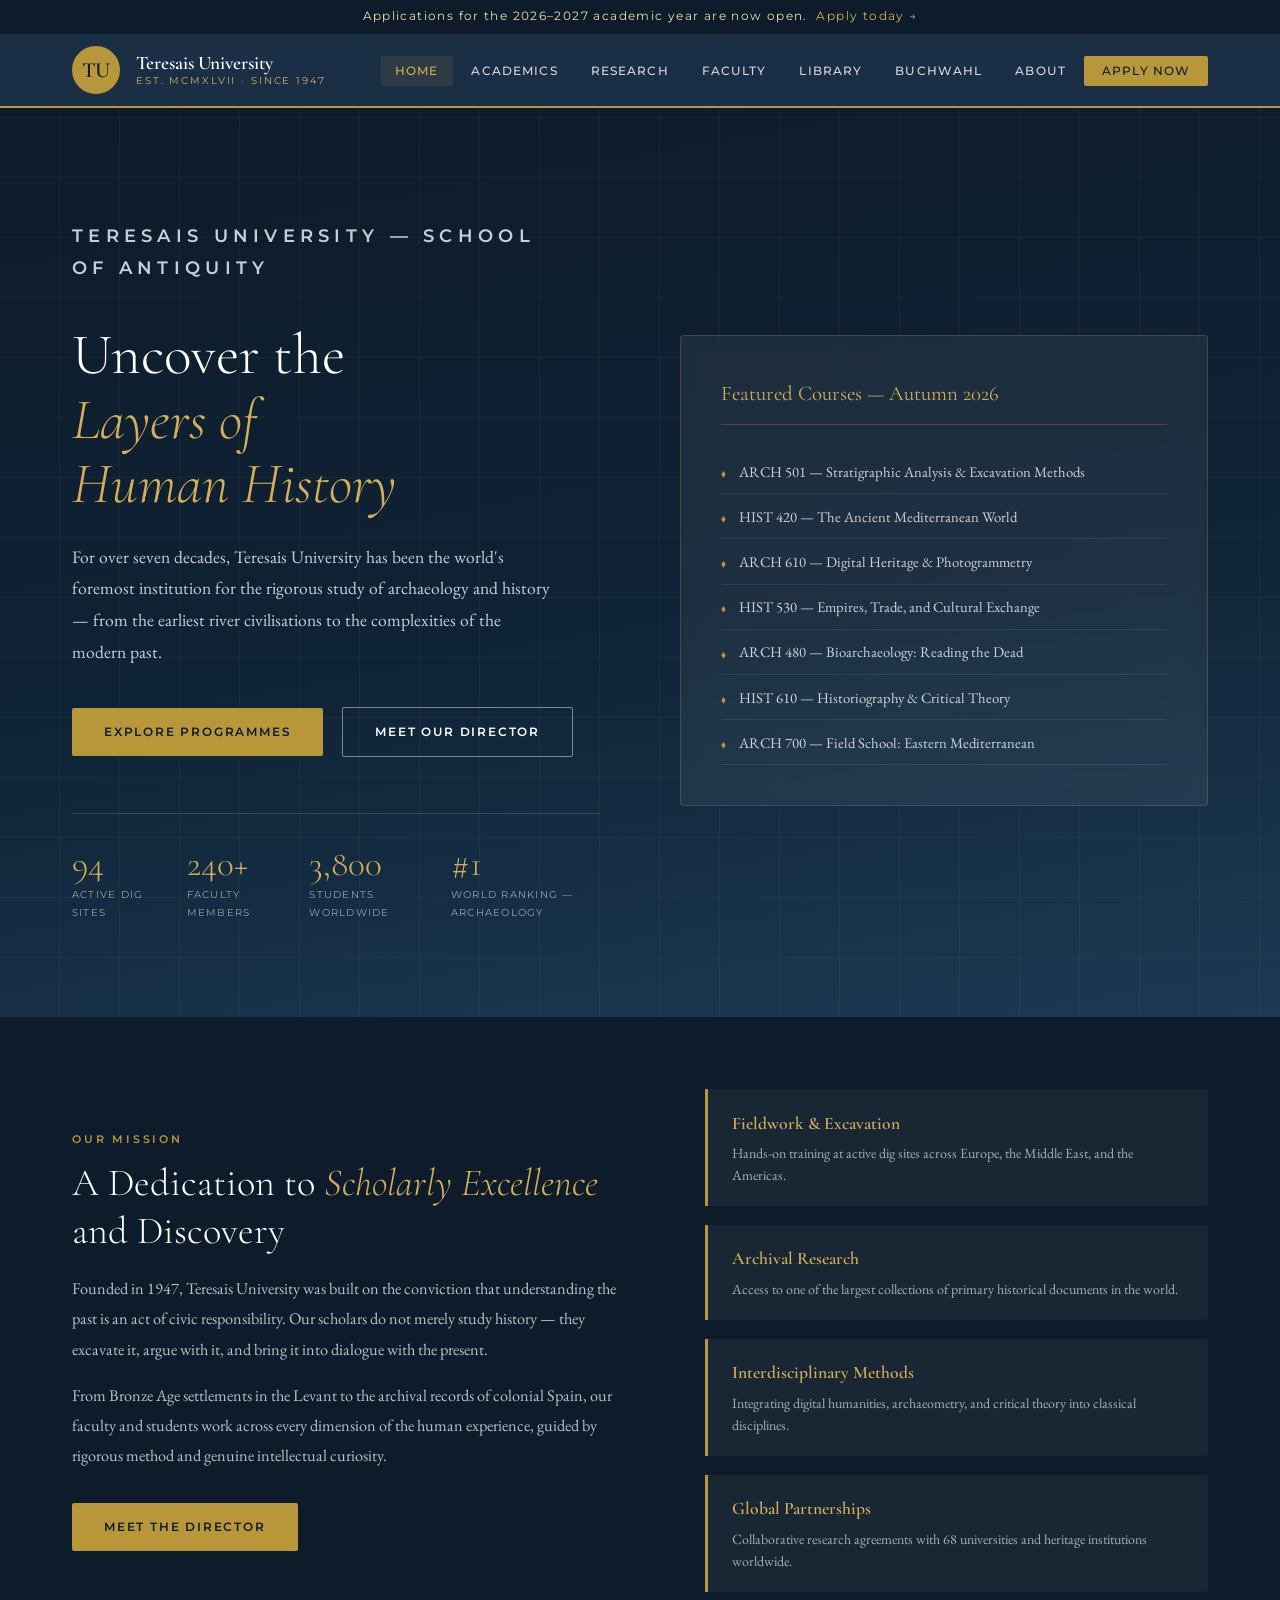
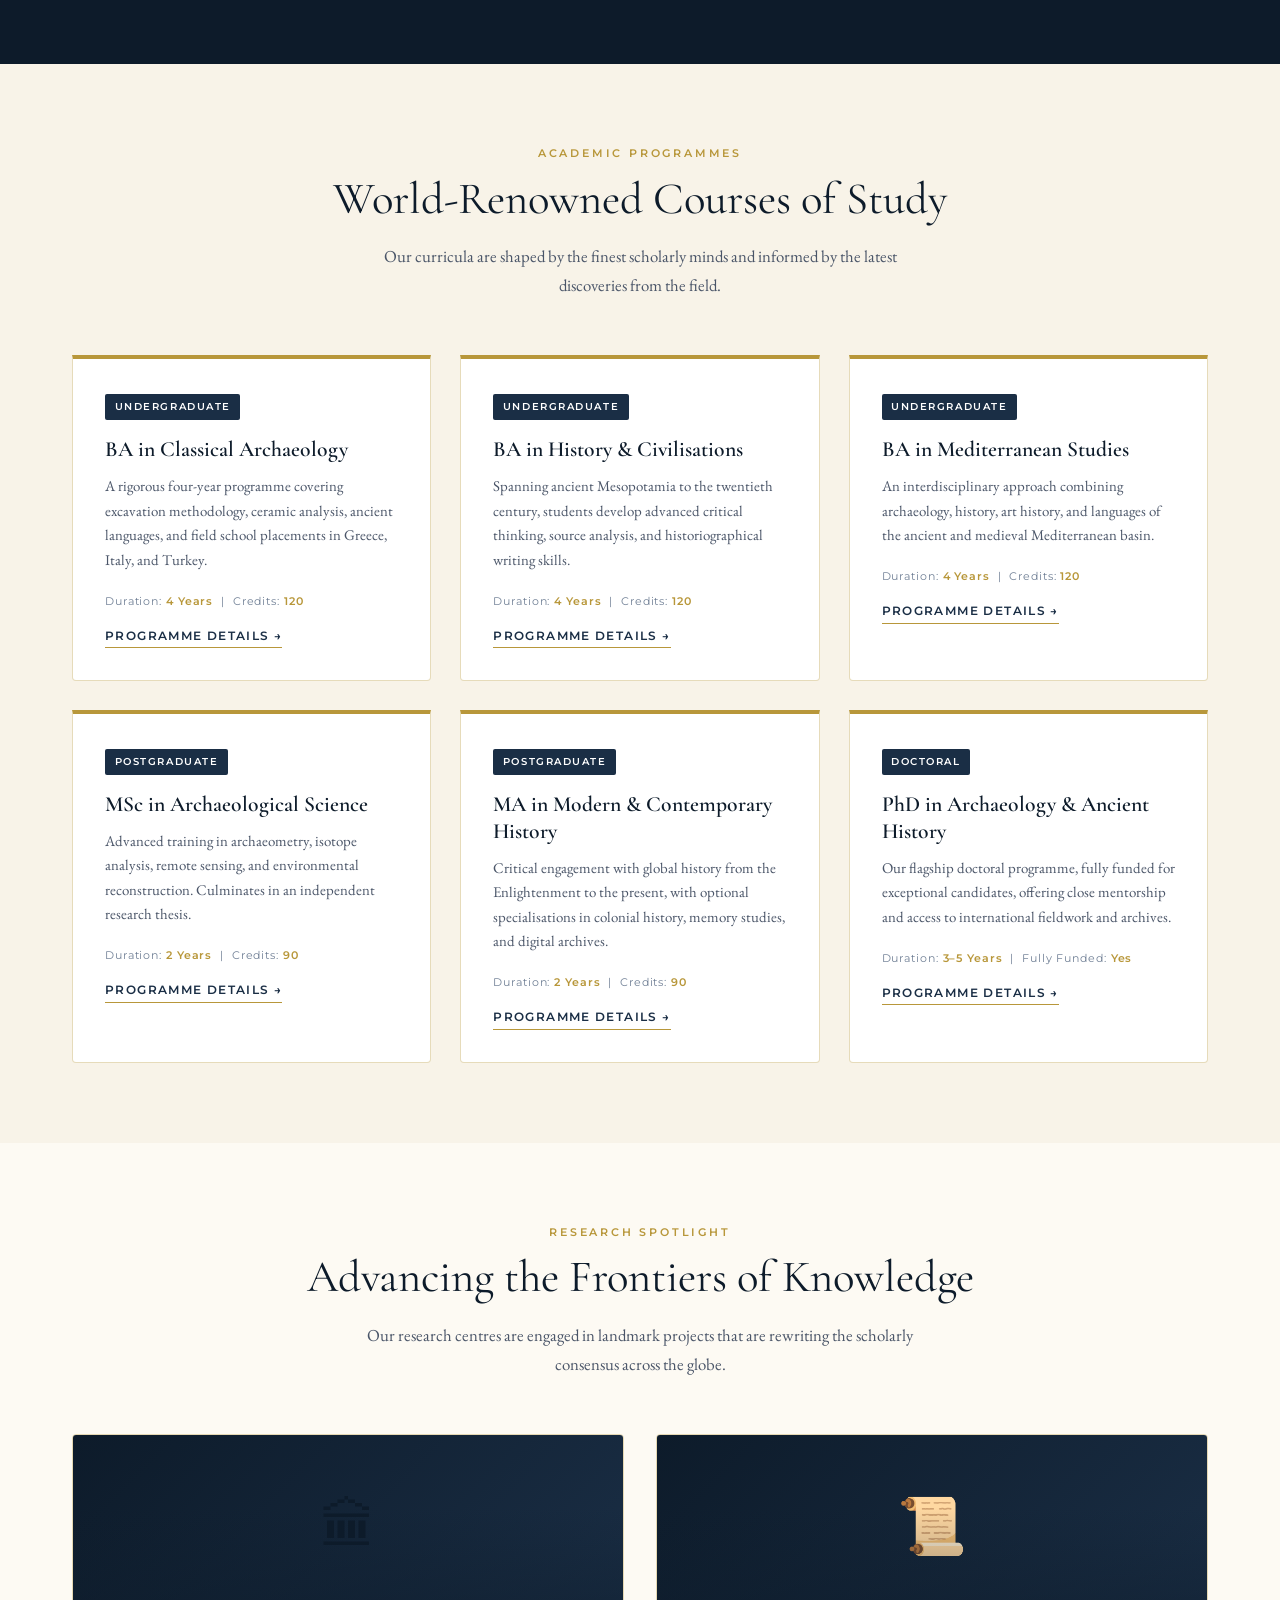
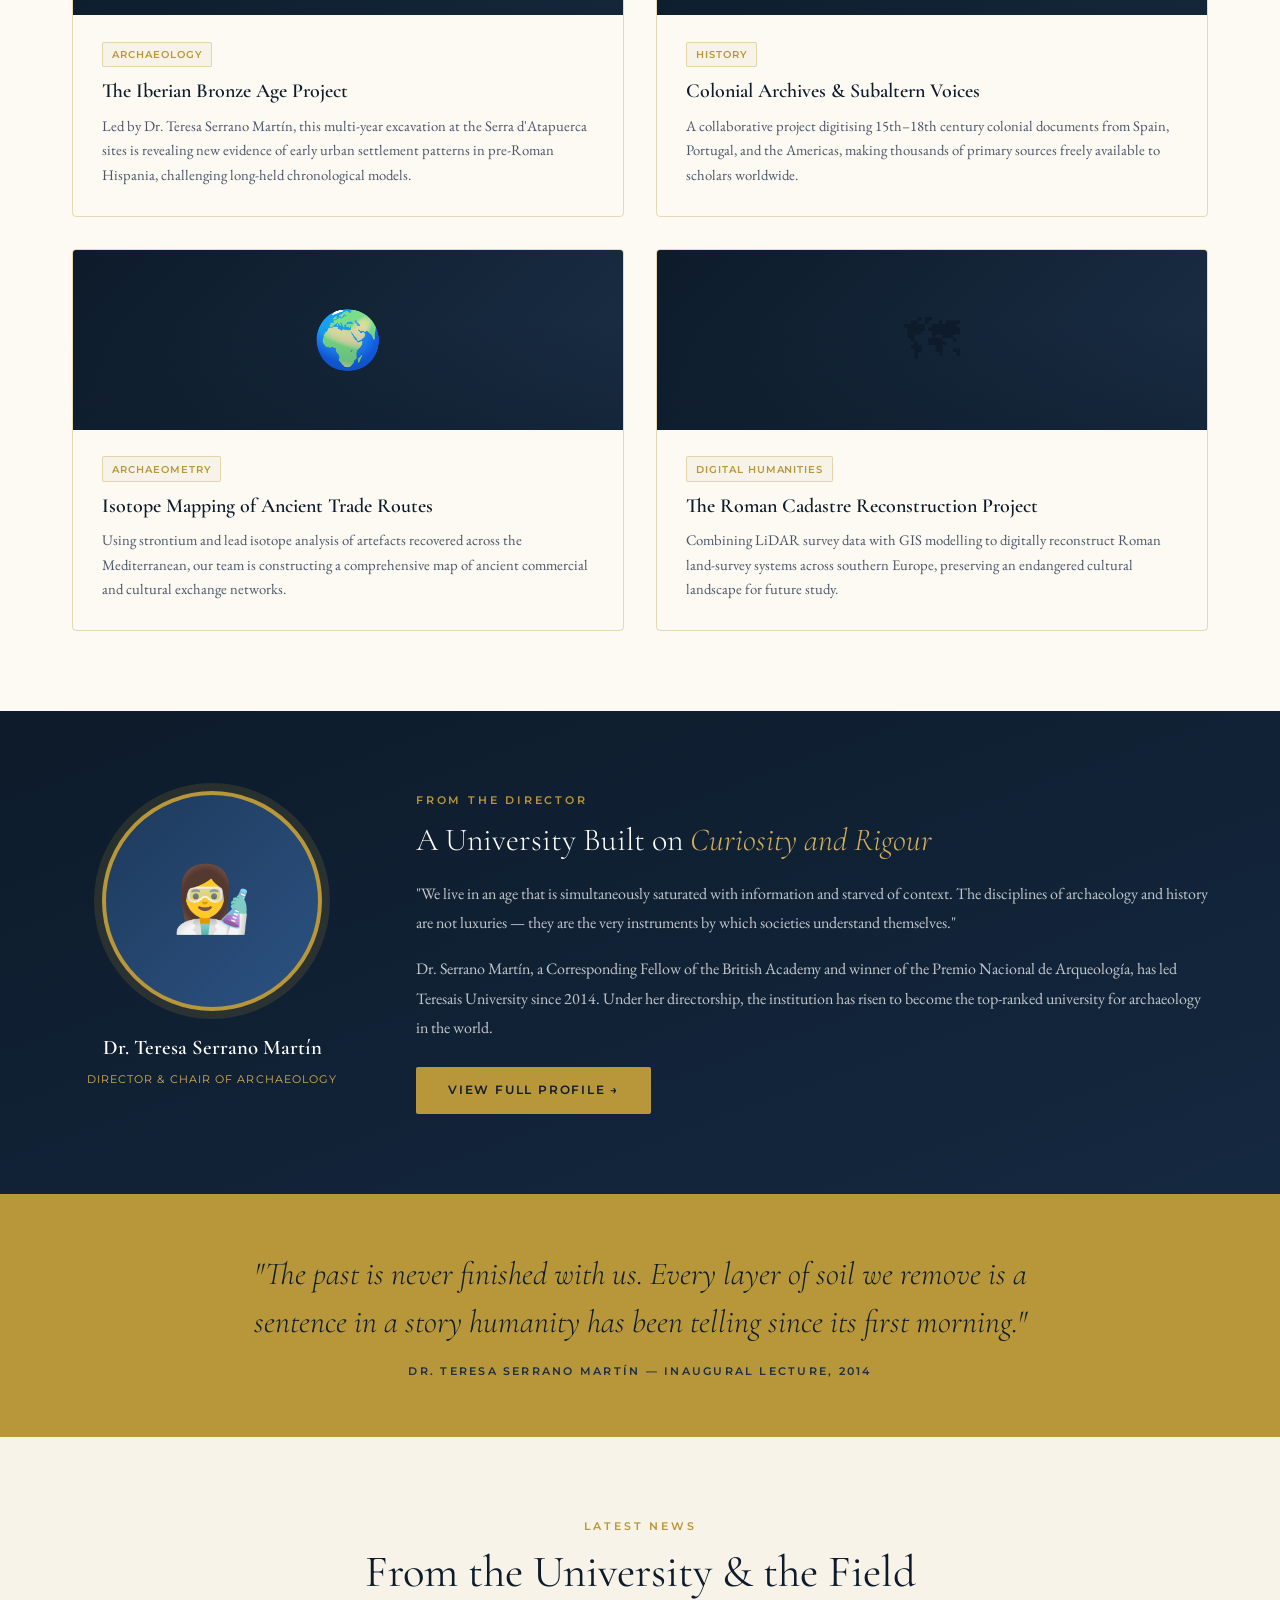
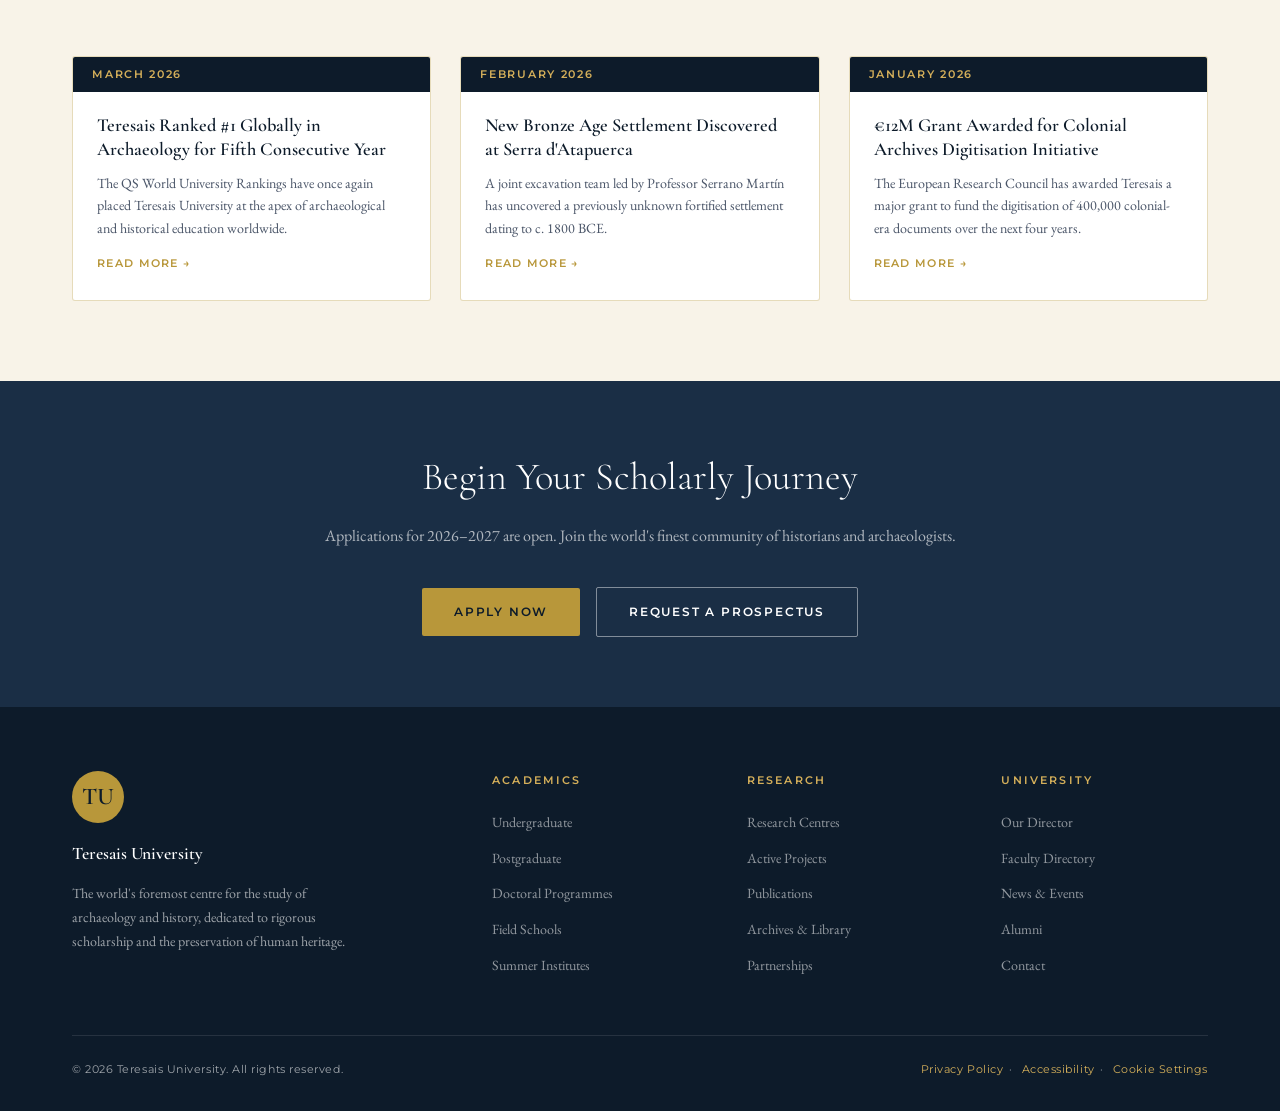
==== commit f7e494aa: "Link the Buchwahl page from the site navigation Adds a "Buchwahl" entry to the nav on all pages and " ====
--- a/index.html
+++ b/index.html
@@ -30,6 +30,7 @@
         <li><a href="#">Research</a></li>
         <li><a href="director.html">Faculty</a></li>
         <li><a href="#">Library</a></li>
+        <li><a href="buchwahl.html">Buchwahl</a></li>
         <li><a href="#">About</a></li>
         <li><a href="#" class="nav-cta">Apply Now</a></li>
       </ul>
--- a/styles.css
+++ b/styles.css
@@ -128,6 +128,7 @@
   padding: 0.5rem 0.9rem;
   border-radius: 2px;
   transition: color 0.2s, background 0.2s;
+  white-space: nowrap;
 }
 .nav-links a:hover,
 .nav-links a.active {
@@ -141,6 +142,13 @@
   border-radius: 2px;
 }
 .nav-cta:hover { background: var(--gold-light) !important; }
+
+/* Schmalere Abstände, damit die Navigation auf mittleren Breiten einzeilig bleibt */
+@media (max-width: 1100px) {
+  .nav-links { gap: 0; }
+  .nav-links a { padding: 0.5rem 0.55rem; letter-spacing: 0.06em; }
+  .nav-cta { padding: 0.5rem 0.8rem !important; }
+}
 
 /* ── Hero ─────────────────────────────────────────── */
 .hero {
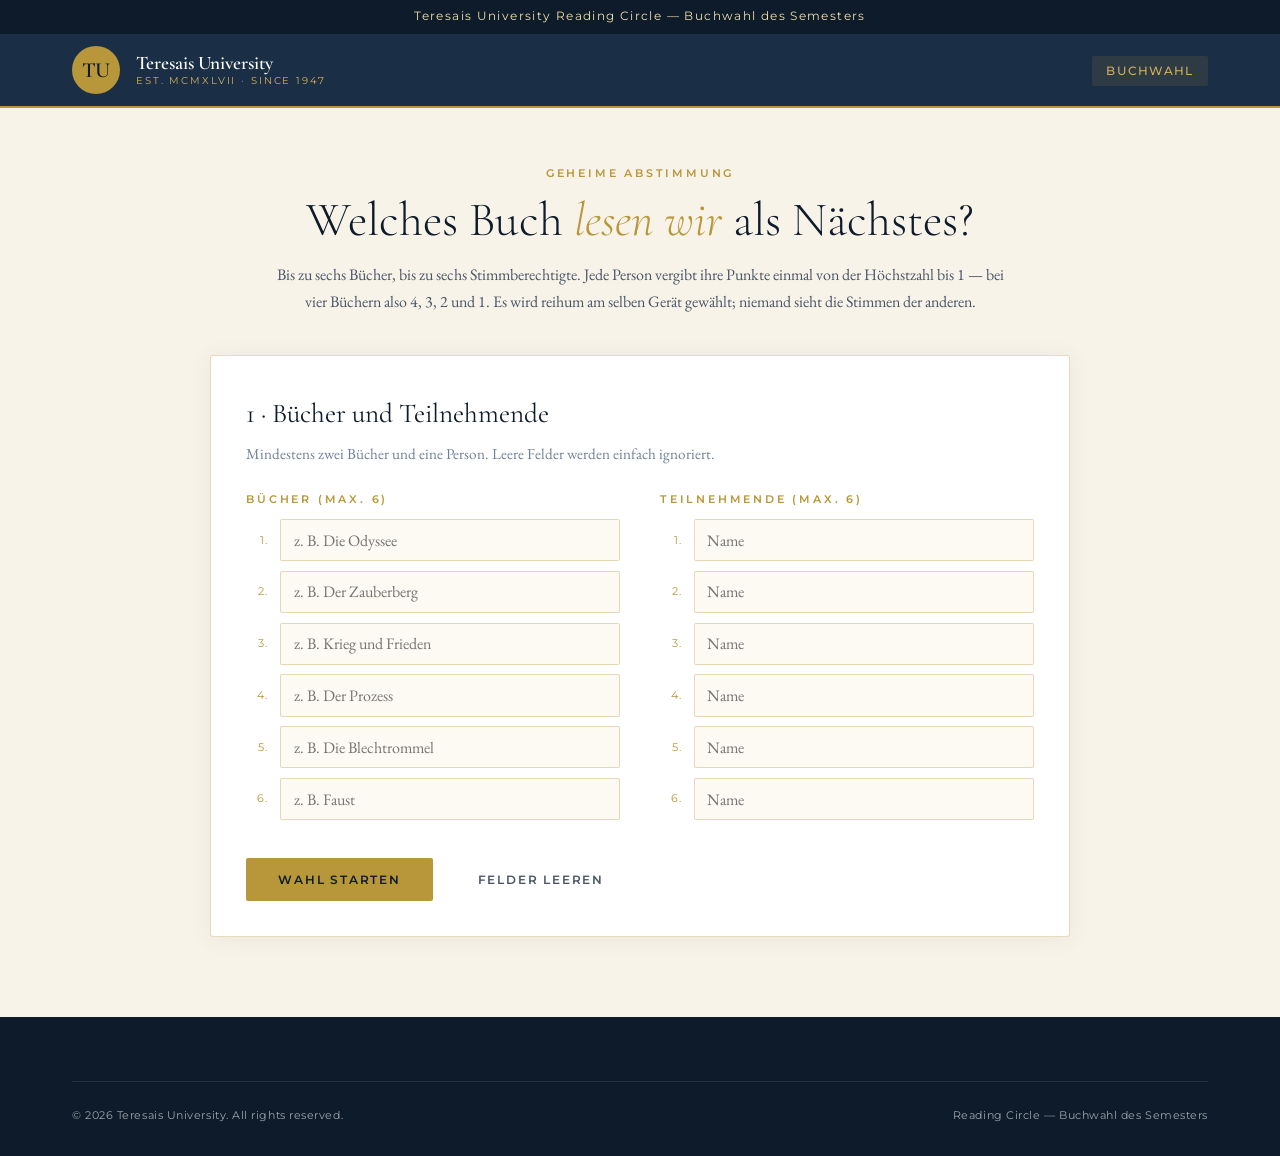
==== commit b14131e5: "Make the Buchwahl the site's index page The voting tool is what the site is for, so buchwahl.html be" ====
--- a/index.html
+++ b/index.html
@@ -1,17 +1,211 @@
 <!DOCTYPE html>
-<html lang="en">
+<html lang="de">
 <head>
   <meta charset="UTF-8" />
   <meta name="viewport" content="width=device-width, initial-scale=1.0" />
-  <title>Teresais University — Excellence in Archaeology &amp; History</title>
+  <title>Buchwahl — Teresais University</title>
   <link rel="stylesheet" href="styles.css" />
+  <style>
+    /* ── Buchwahl — seiteneigene Stile ─────────────── */
+    .vote-page { background: var(--parchment); min-height: 70vh; padding: 3.5rem 0 5rem; }
+    .vote-head { text-align: center; margin-bottom: 2.5rem; }
+    .vote-head h1 {
+      font-family: 'Cormorant Garamond', Georgia, serif;
+      font-weight: 300;
+      font-size: clamp(2rem, 4vw, 3rem);
+      line-height: 1.15;
+    }
+    .vote-head h1 em { font-style: italic; color: var(--gold); }
+    .vote-head p { color: var(--slate); max-width: 46rem; margin: 0.8rem auto 0; }
+
+    .card {
+      background: var(--white);
+      border: 1px solid var(--border);
+      border-radius: 3px;
+      box-shadow: 0 2px 24px rgba(13,27,42,0.06);
+      padding: 2.2rem;
+      max-width: 860px;
+      margin: 0 auto;
+    }
+    .card + .card { margin-top: 1.5rem; }
+    .card h2 {
+      font-family: 'Cormorant Garamond', Georgia, serif;
+      font-weight: 400;
+      font-size: 1.7rem;
+      margin-bottom: 0.3rem;
+    }
+    .card-hint { color: var(--slate-light); font-size: 0.95rem; margin-bottom: 1.4rem; }
+
+    .field-grid { display: grid; grid-template-columns: 1fr 1fr; gap: 2.5rem; }
+    @media (max-width: 720px) { .field-grid { grid-template-columns: 1fr; gap: 1.8rem; } }
+
+    .field-row { display: flex; align-items: center; gap: 0.7rem; margin-bottom: 0.6rem; }
+    .field-num {
+      font-family: 'Montserrat', sans-serif;
+      font-size: 0.7rem;
+      letter-spacing: 0.1em;
+      color: var(--gold);
+      width: 1.4rem;
+      text-align: right;
+      flex: none;
+    }
+    .field-row input {
+      flex: 1;
+      font-family: 'EB Garamond', Georgia, serif;
+      font-size: 1rem;
+      color: var(--navy);
+      background: var(--cream);
+      border: 1px solid var(--border);
+      border-radius: 2px;
+      padding: 0.6rem 0.8rem;
+      min-width: 0;
+    }
+    .field-row input:focus { outline: 2px solid var(--gold-light); outline-offset: 1px; background: var(--white); }
+
+    button.btn { border: none; cursor: pointer; font-family: 'Montserrat', sans-serif; }
+    .btn-navy { background: var(--navy); color: var(--gold-pale); }
+    .btn-navy:hover { background: var(--navy-mid); }
+    .btn-ghost {
+      background: transparent;
+      border: 1px solid var(--border);
+      color: var(--slate);
+    }
+    .btn-ghost:hover { border-color: var(--gold); color: var(--navy); }
+    .btn:disabled { opacity: 0.4; cursor: not-allowed; transform: none; box-shadow: none; }
+    .btn-row { display: flex; flex-wrap: wrap; gap: 0.8rem; margin-top: 1.8rem; align-items: center; }
+    .btn-row .btn-outline { margin-left: 0; }
+
+    .notice {
+      font-family: 'Montserrat', sans-serif;
+      font-size: 0.78rem;
+      letter-spacing: 0.04em;
+      border-left: 3px solid var(--gold);
+      background: rgba(184,151,58,0.09);
+      color: var(--navy);
+      padding: 0.7rem 1rem;
+      margin-top: 1.2rem;
+      border-radius: 2px;
+    }
+    .notice.error { border-left-color: #a03030; background: rgba(160,48,48,0.08); }
+    .notice[hidden] { display: none; }
+
+    /* ── Übergabe ──────────────────────────────────── */
+    .handoff { text-align: center; padding: 1.5rem 0 0.5rem; }
+    .handoff .who {
+      font-family: 'Cormorant Garamond', Georgia, serif;
+      font-size: clamp(2rem, 5vw, 3.2rem);
+      font-weight: 300;
+      color: var(--navy);
+      margin: 0.6rem 0 0.4rem;
+      word-break: break-word;
+    }
+    .handoff .secret {
+      font-family: 'Montserrat', sans-serif;
+      font-size: 0.72rem;
+      letter-spacing: 0.18em;
+      text-transform: uppercase;
+      color: var(--gold);
+    }
+
+    /* ── Stimmzettel ───────────────────────────────── */
+    .ballot { list-style: none; margin: 0; padding: 0; }
+    .ballot li { margin-bottom: 0.7rem; }
+    .ballot-btn {
+      width: 100%;
+      display: flex;
+      align-items: center;
+      gap: 1rem;
+      text-align: left;
+      background: var(--cream);
+      border: 1px solid var(--border);
+      border-radius: 2px;
+      padding: 0.9rem 1.1rem;
+      cursor: pointer;
+      transition: all 0.15s;
+      font-family: 'EB Garamond', Georgia, serif;
+      font-size: 1.05rem;
+      color: var(--navy);
+    }
+    .ballot-btn:hover { border-color: var(--gold); background: var(--white); }
+    .ballot-btn:focus-visible { outline: 2px solid var(--gold-light); outline-offset: 2px; }
+    .ballot-btn.chosen { background: var(--navy); color: var(--parchment); border-color: var(--navy); }
+    .pts {
+      flex: none;
+      width: 2.6rem;
+      height: 2.6rem;
+      border-radius: 50%;
+      display: grid;
+      place-items: center;
+      font-family: 'Montserrat', sans-serif;
+      font-size: 0.95rem;
+      font-weight: 600;
+      border: 1px solid var(--border);
+      color: var(--slate-light);
+    }
+    .ballot-btn.chosen .pts { background: var(--gold); color: var(--navy); border-color: var(--gold); }
+    .ballot-title { flex: 1; min-width: 0; }
+    .ballot-rank {
+      font-family: 'Montserrat', sans-serif;
+      font-size: 0.66rem;
+      letter-spacing: 0.14em;
+      text-transform: uppercase;
+      opacity: 0.75;
+      display: block;
+    }
+    .progress {
+      font-family: 'Montserrat', sans-serif;
+      font-size: 0.72rem;
+      letter-spacing: 0.14em;
+      text-transform: uppercase;
+      color: var(--slate-light);
+    }
+
+    /* ── Ergebnis ──────────────────────────────────── */
+    .result-row { margin-bottom: 1.4rem; }
+    .result-head { display: flex; align-items: baseline; justify-content: space-between; gap: 1rem; }
+    .result-name { font-size: 1.15rem; }
+    .result-name .place {
+      font-family: 'Montserrat', sans-serif;
+      font-size: 0.7rem;
+      letter-spacing: 0.14em;
+      color: var(--gold);
+      margin-right: 0.6rem;
+    }
+    .result-pts { font-family: 'Montserrat', sans-serif; font-size: 0.85rem; color: var(--slate); white-space: nowrap; }
+    .bar { height: 8px; background: rgba(13,27,42,0.08); border-radius: 4px; margin-top: 0.5rem; overflow: hidden; }
+    .bar span { display: block; height: 100%; background: var(--gold); border-radius: 4px; }
+    .result-row.winner .bar span { background: var(--navy); }
+    .result-row.winner .result-name { font-weight: 600; }
+    .winner-banner {
+      background: var(--navy);
+      color: var(--parchment);
+      border-radius: 3px;
+      padding: 1.8rem 2rem;
+      text-align: center;
+      margin-bottom: 2rem;
+    }
+    .winner-banner .label {
+      font-family: 'Montserrat', sans-serif;
+      font-size: 0.7rem;
+      letter-spacing: 0.22em;
+      text-transform: uppercase;
+      color: var(--gold-light);
+    }
+    .winner-banner .title {
+      font-family: 'Cormorant Garamond', Georgia, serif;
+      font-size: clamp(1.6rem, 4vw, 2.6rem);
+      font-weight: 300;
+      margin-top: 0.4rem;
+      line-height: 1.2;
+    }
+    .step-hidden { display: none; }
+  </style>
 </head>
 <body>
 
   <!-- Top Banner -->
   <div class="top-banner">
-    Applications for the 2026–2027 academic year are now open.&nbsp;
-    <a href="#">Apply today &rarr;</a>
+    Teresais University Reading Circle &mdash; Buchwahl des Semesters
   </div>
 
   <!-- Navigation -->
@@ -21,404 +215,450 @@
         <div class="nav-crest">TU</div>
         <div class="nav-title">
           Teresais University
-          <span>Est. MCMXLVII · Since 1947</span>
+          <span>Est. MCMXLVII &middot; Since 1947</span>
         </div>
       </a>
       <ul class="nav-links">
-        <li><a href="index.html" class="active">Home</a></li>
-        <li><a href="#">Academics</a></li>
-        <li><a href="#">Research</a></li>
-        <li><a href="director.html">Faculty</a></li>
-        <li><a href="#">Library</a></li>
-        <li><a href="buchwahl.html">Buchwahl</a></li>
-        <li><a href="#">About</a></li>
-        <li><a href="#" class="nav-cta">Apply Now</a></li>
+        <li><a href="index.html" class="active">Buchwahl</a></li>
       </ul>
     </div>
   </nav>
 
-  <!-- Hero -->
-  <section class="hero">
-    <div class="hero-inner container">
-      <div class="hero-text">
-        <p class="hero-eyebrow">Teresais University &mdash; School of Antiquity</p>
-        <h1>
-          Uncover the<br>
-          <em>Layers of<br>Human History</em>
-        </h1>
+  <main class="vote-page">
+    <div class="container">
+
+      <div class="vote-head">
+        <span class="section-label">Geheime Abstimmung</span>
+        <h1>Welches Buch <em>lesen wir</em> als N&auml;chstes?</h1>
         <p>
-          For over seven decades, Teresais University has been the world's foremost
-          institution for the rigorous study of archaeology and history — from the
-          earliest river civilisations to the complexities of the modern past.
+          Bis zu sechs B&uuml;cher, bis zu sechs Stimmberechtigte. Jede Person vergibt ihre
+          Punkte einmal von der H&ouml;chstzahl bis 1 &mdash; bei vier B&uuml;chern also 4, 3, 2 und 1.
+          Es wird reihum am selben Ger&auml;t gew&auml;hlt; niemand sieht die Stimmen der anderen.
         </p>
-        <div>
-          <a href="#" class="btn btn-gold">Explore Programmes</a>
-          <a href="director.html" class="btn btn-outline">Meet Our Director</a>
-        </div>
-        <div class="hero-stats">
+      </div>
+
+      <!-- ── Schritt 1: Einrichtung ─────────────────── -->
+      <section class="card" id="step-setup">
+        <h2>1 &middot; B&uuml;cher und Teilnehmende</h2>
+        <p class="card-hint">
+          Mindestens zwei B&uuml;cher und eine Person. Leere Felder werden einfach ignoriert.
+        </p>
+
+        <div class="field-grid">
           <div>
-            <div class="hero-stat-num">94</div>
-            <div class="hero-stat-label">Active Dig Sites</div>
+            <span class="section-label">B&uuml;cher (max. 6)</span>
+            <div id="book-fields"></div>
           </div>
           <div>
-            <div class="hero-stat-num">240+</div>
-            <div class="hero-stat-label">Faculty Members</div>
+            <span class="section-label">Teilnehmende (max. 6)</span>
+            <div id="voter-fields"></div>
           </div>
-          <div>
-            <div class="hero-stat-num">3,800</div>
-            <div class="hero-stat-label">Students Worldwide</div>
+        </div>
+
+        <div class="notice error" id="setup-error" hidden></div>
+
+        <div class="btn-row">
+          <button type="button" class="btn btn-gold" id="start-btn">Wahl starten</button>
+          <button type="button" class="btn btn-ghost" id="clear-setup-btn">Felder leeren</button>
+        </div>
+      </section>
+
+      <!-- ── Schritt 2: Ger&auml;t &uuml;bergeben ──────────── -->
+      <section class="card step-hidden" id="step-handoff">
+        <div class="handoff">
+          <span class="secret">Bitte weiterreichen &mdash; Stimme <span id="handoff-count"></span></span>
+          <div class="who" id="handoff-name"></div>
+          <p class="card-hint" id="handoff-hint"></p>
+          <div class="btn-row" style="justify-content:center">
+            <button type="button" class="btn btn-gold" id="handoff-btn">Ich bin bereit &mdash; Stimmzettel &ouml;ffnen</button>
           </div>
-          <div>
-            <div class="hero-stat-num">#1</div>
-            <div class="hero-stat-label">World Ranking — Archaeology</div>
-          </div>
-        </div>
-      </div>
-      <div class="hero-card">
-        <div class="hero-card-title">Featured Courses — Autumn 2026</div>
-        <ul>
-          <li>ARCH 501 — Stratigraphic Analysis &amp; Excavation Methods</li>
-          <li>HIST 420 — The Ancient Mediterranean World</li>
-          <li>ARCH 610 — Digital Heritage &amp; Photogrammetry</li>
-          <li>HIST 530 — Empires, Trade, and Cultural Exchange</li>
-          <li>ARCH 480 — Bioarchaeology: Reading the Dead</li>
-          <li>HIST 610 — Historiography &amp; Critical Theory</li>
-          <li>ARCH 700 — Field School: Eastern Mediterranean</li>
-        </ul>
-      </div>
+        </div>
+      </section>
+
+      <!-- ── Schritt 3: Stimmzettel ─────────────────── -->
+      <section class="card step-hidden" id="step-vote">
+        <h2 id="vote-title"></h2>
+        <p class="card-hint" id="vote-hint"></p>
+
+        <ul class="ballot" id="ballot"></ul>
+
+        <div class="notice" id="vote-status" aria-live="polite"></div>
+
+        <div class="btn-row">
+          <button type="button" class="btn btn-gold" id="submit-vote-btn" disabled>Stimme abgeben</button>
+          <button type="button" class="btn btn-ghost" id="reset-vote-btn">Rangfolge zur&uuml;cksetzen</button>
+        </div>
+      </section>
+
+      <!-- ── Schritt 4: Ergebnis ────────────────────── -->
+      <section class="card step-hidden" id="step-results">
+        <div class="winner-banner" id="winner-banner">
+          <div class="label" id="winner-label">Gew&auml;hltes Buch</div>
+          <div class="title" id="winner-title"></div>
+        </div>
+
+        <h2>Endstand</h2>
+        <p class="card-hint" id="results-hint"></p>
+        <div id="results-list"></div>
+
+        <div class="notice">
+          Einzelne Stimmzettel werden nicht angezeigt &mdash; nur die Gesamtpunkte.
+        </div>
+
+        <div class="btn-row">
+          <button type="button" class="btn btn-navy" id="again-btn">Nochmal w&auml;hlen (gleiche Liste)</button>
+          <button type="button" class="btn btn-ghost" id="new-btn">Neue Wahl</button>
+        </div>
+      </section>
+
     </div>
-  </section>
-
-  <!-- About Strip -->
-  <div class="about-strip">
-    <div class="container about-strip-inner">
-      <div>
-        <span class="section-label">Our Mission</span>
-        <h2>A Dedication to <em>Scholarly Excellence</em> and Discovery</h2>
-        <p>
-          Founded in 1947, Teresais University was built on the conviction that understanding
-          the past is an act of civic responsibility. Our scholars do not merely study history —
-          they excavate it, argue with it, and bring it into dialogue with the present.
-        </p>
-        <p>
-          From Bronze Age settlements in the Levant to the archival records of colonial Spain,
-          our faculty and students work across every dimension of the human experience, guided
-          by rigorous method and genuine intellectual curiosity.
-        </p>
-        <a href="director.html" class="btn btn-gold">Meet the Director</a>
-      </div>
-      <div class="about-pillars">
-        <div class="pillar">
-          <div class="pillar-title">Fieldwork &amp; Excavation</div>
-          <p>Hands-on training at active dig sites across Europe, the Middle East, and the Americas.</p>
-        </div>
-        <div class="pillar">
-          <div class="pillar-title">Archival Research</div>
-          <p>Access to one of the largest collections of primary historical documents in the world.</p>
-        </div>
-        <div class="pillar">
-          <div class="pillar-title">Interdisciplinary Methods</div>
-          <p>Integrating digital humanities, archaeometry, and critical theory into classical disciplines.</p>
-        </div>
-        <div class="pillar">
-          <div class="pillar-title">Global Partnerships</div>
-          <p>Collaborative research agreements with 68 universities and heritage institutions worldwide.</p>
-        </div>
-      </div>
-    </div>
-  </div>
-
-  <!-- Academic Programmes -->
-  <section class="programmes">
-    <div class="container">
-      <div class="section-header">
-        <span class="section-label">Academic Programmes</span>
-        <h2>World-Renowned Courses of Study</h2>
-        <p>
-          Our curricula are shaped by the finest scholarly minds and informed by the
-          latest discoveries from the field.
-        </p>
-      </div>
-      <div class="prog-grid">
-
-        <div class="prog-card">
-          <span class="prog-badge">Undergraduate</span>
-          <h3>BA in Classical Archaeology</h3>
-          <p>
-            A rigorous four-year programme covering excavation methodology, ceramic analysis,
-            ancient languages, and field school placements in Greece, Italy, and Turkey.
-          </p>
-          <div class="prog-meta">Duration: <span>4 Years</span> &nbsp;|&nbsp; Credits: <span>120</span></div>
-          <a href="#" class="prog-link">Programme Details &rarr;</a>
-        </div>
-
-        <div class="prog-card">
-          <span class="prog-badge">Undergraduate</span>
-          <h3>BA in History &amp; Civilisations</h3>
-          <p>
-            Spanning ancient Mesopotamia to the twentieth century, students develop
-            advanced critical thinking, source analysis, and historiographical writing skills.
-          </p>
-          <div class="prog-meta">Duration: <span>4 Years</span> &nbsp;|&nbsp; Credits: <span>120</span></div>
-          <a href="#" class="prog-link">Programme Details &rarr;</a>
-        </div>
-
-        <div class="prog-card">
-          <span class="prog-badge">Undergraduate</span>
-          <h3>BA in Mediterranean Studies</h3>
-          <p>
-            An interdisciplinary approach combining archaeology, history, art history, and
-            languages of the ancient and medieval Mediterranean basin.
-          </p>
-          <div class="prog-meta">Duration: <span>4 Years</span> &nbsp;|&nbsp; Credits: <span>120</span></div>
-          <a href="#" class="prog-link">Programme Details &rarr;</a>
-        </div>
-
-        <div class="prog-card">
-          <span class="prog-badge">Postgraduate</span>
-          <h3>MSc in Archaeological Science</h3>
-          <p>
-            Advanced training in archaeometry, isotope analysis, remote sensing,
-            and environmental reconstruction. Culminates in an independent research thesis.
-          </p>
-          <div class="prog-meta">Duration: <span>2 Years</span> &nbsp;|&nbsp; Credits: <span>90</span></div>
-          <a href="#" class="prog-link">Programme Details &rarr;</a>
-        </div>
-
-        <div class="prog-card">
-          <span class="prog-badge">Postgraduate</span>
-          <h3>MA in Modern &amp; Contemporary History</h3>
-          <p>
-            Critical engagement with global history from the Enlightenment to the present,
-            with optional specialisations in colonial history, memory studies, and digital archives.
-          </p>
-          <div class="prog-meta">Duration: <span>2 Years</span> &nbsp;|&nbsp; Credits: <span>90</span></div>
-          <a href="#" class="prog-link">Programme Details &rarr;</a>
-        </div>
-
-        <div class="prog-card">
-          <span class="prog-badge">Doctoral</span>
-          <h3>PhD in Archaeology &amp; Ancient History</h3>
-          <p>
-            Our flagship doctoral programme, fully funded for exceptional candidates,
-            offering close mentorship and access to international fieldwork and archives.
-          </p>
-          <div class="prog-meta">Duration: <span>3–5 Years</span> &nbsp;|&nbsp; Fully Funded: <span>Yes</span></div>
-          <a href="#" class="prog-link">Programme Details &rarr;</a>
-        </div>
-
-      </div>
-    </div>
-  </section>
-
-  <!-- Research Spotlight -->
-  <section class="research">
-    <div class="container">
-      <div class="section-header">
-        <span class="section-label">Research Spotlight</span>
-        <h2>Advancing the Frontiers of Knowledge</h2>
-        <p>
-          Our research centres are engaged in landmark projects that are rewriting
-          the scholarly consensus across the globe.
-        </p>
-      </div>
-      <div class="research-grid">
-        <div class="research-card">
-          <div class="research-card-img">&#x1F3DB;</div>
-          <div class="research-card-body">
-            <span class="research-tag">Archaeology</span>
-            <h3>The Iberian Bronze Age Project</h3>
-            <p>
-              Led by Dr. Teresa Serrano Martín, this multi-year excavation at the
-              Serra d'Atapuerca sites is revealing new evidence of early urban settlement
-              patterns in pre-Roman Hispania, challenging long-held chronological models.
-            </p>
-          </div>
-        </div>
-        <div class="research-card">
-          <div class="research-card-img">&#x1F4DC;</div>
-          <div class="research-card-body">
-            <span class="research-tag">History</span>
-            <h3>Colonial Archives &amp; Subaltern Voices</h3>
-            <p>
-              A collaborative project digitising 15th–18th century colonial documents
-              from Spain, Portugal, and the Americas, making thousands of primary sources
-              freely available to scholars worldwide.
-            </p>
-          </div>
-        </div>
-        <div class="research-card">
-          <div class="research-card-img">&#x1F30D;</div>
-          <div class="research-card-body">
-            <span class="research-tag">Archaeometry</span>
-            <h3>Isotope Mapping of Ancient Trade Routes</h3>
-            <p>
-              Using strontium and lead isotope analysis of artefacts recovered across the
-              Mediterranean, our team is constructing a comprehensive map of ancient
-              commercial and cultural exchange networks.
-            </p>
-          </div>
-        </div>
-        <div class="research-card">
-          <div class="research-card-img">&#x1F5FA;</div>
-          <div class="research-card-body">
-            <span class="research-tag">Digital Humanities</span>
-            <h3>The Roman Cadastre Reconstruction Project</h3>
-            <p>
-              Combining LiDAR survey data with GIS modelling to digitally reconstruct
-              Roman land-survey systems across southern Europe, preserving an endangered
-              cultural landscape for future study.
-            </p>
-          </div>
-        </div>
-      </div>
-    </div>
-  </section>
-
-  <!-- Faculty Highlight -->
-  <section class="faculty-highlight">
-    <div class="container faculty-inner">
-      <div class="faculty-portrait">
-        <div class="portrait-frame">&#x1F469;&#x200D;&#x1F52C;</div>
-        <div class="faculty-name">Dr. Teresa Serrano Martín</div>
-        <div class="faculty-title-sm">Director &amp; Chair of Archaeology</div>
-      </div>
-      <div class="faculty-info">
-        <span class="section-label">From the Director</span>
-        <h2>A University Built on <em>Curiosity and Rigour</em></h2>
-        <p>
-          "We live in an age that is simultaneously saturated with information and
-          starved of context. The disciplines of archaeology and history are not luxuries —
-          they are the very instruments by which societies understand themselves."
-        </p>
-        <p>
-          Dr. Serrano Martín, a Corresponding Fellow of the British Academy and winner
-          of the Premio Nacional de Arqueología, has led Teresais University since 2014.
-          Under her directorship, the institution has risen to become the top-ranked
-          university for archaeology in the world.
-        </p>
-        <a href="director.html" class="btn btn-gold">View Full Profile &rarr;</a>
-      </div>
-    </div>
-  </section>
-
-  <!-- Quote -->
-  <div class="quote-banner">
-    <blockquote>
-      "The past is never finished with us. Every layer of soil we remove is a sentence
-      in a story humanity has been telling since its first morning."
-    </blockquote>
-    <cite>Dr. Teresa Serrano Martín &mdash; Inaugural Lecture, 2014</cite>
-  </div>
-
-  <!-- News -->
-  <section class="news">
-    <div class="container">
-      <div class="section-header">
-        <span class="section-label">Latest News</span>
-        <h2>From the University &amp; the Field</h2>
-      </div>
-      <div class="news-grid">
-        <div class="news-card">
-          <div class="news-date">March 2026</div>
-          <div class="news-body">
-            <h3>Teresais Ranked #1 Globally in Archaeology for Fifth Consecutive Year</h3>
-            <p>
-              The QS World University Rankings have once again placed Teresais University
-              at the apex of archaeological and historical education worldwide.
-            </p>
-            <a href="#" class="news-link">Read More &rarr;</a>
-          </div>
-        </div>
-        <div class="news-card">
-          <div class="news-date">February 2026</div>
-          <div class="news-body">
-            <h3>New Bronze Age Settlement Discovered at Serra d'Atapuerca</h3>
-            <p>
-              A joint excavation team led by Professor Serrano Martín has uncovered
-              a previously unknown fortified settlement dating to c. 1800 BCE.
-            </p>
-            <a href="#" class="news-link">Read More &rarr;</a>
-          </div>
-        </div>
-        <div class="news-card">
-          <div class="news-date">January 2026</div>
-          <div class="news-body">
-            <h3>€12M Grant Awarded for Colonial Archives Digitisation Initiative</h3>
-            <p>
-              The European Research Council has awarded Teresais a major grant to fund
-              the digitisation of 400,000 colonial-era documents over the next four years.
-            </p>
-            <a href="#" class="news-link">Read More &rarr;</a>
-          </div>
-        </div>
-      </div>
-    </div>
-  </section>
-
-  <!-- CTA -->
-  <div class="cta-strip">
-    <div class="container">
-      <h2>Begin Your Scholarly Journey</h2>
-      <p>Applications for 2026–2027 are open. Join the world's finest community of historians and archaeologists.</p>
-      <a href="#" class="btn btn-gold">Apply Now</a>
-      <a href="#" class="btn btn-outline">Request a Prospectus</a>
-    </div>
-  </div>
+  </main>
 
   <!-- Footer -->
   <footer>
     <div class="container">
-      <div class="footer-grid">
-        <div class="footer-brand">
-          <div class="nav-crest">TU</div>
-          <div class="footer-name">Teresais University</div>
-          <p>
-            The world's foremost centre for the study of archaeology and history,
-            dedicated to rigorous scholarship and the preservation of human heritage.
-          </p>
-        </div>
-        <div class="footer-col">
-          <h4>Academics</h4>
-          <ul>
-            <li><a href="#">Undergraduate</a></li>
-            <li><a href="#">Postgraduate</a></li>
-            <li><a href="#">Doctoral Programmes</a></li>
-            <li><a href="#">Field Schools</a></li>
-            <li><a href="#">Summer Institutes</a></li>
-          </ul>
-        </div>
-        <div class="footer-col">
-          <h4>Research</h4>
-          <ul>
-            <li><a href="#">Research Centres</a></li>
-            <li><a href="#">Active Projects</a></li>
-            <li><a href="#">Publications</a></li>
-            <li><a href="#">Archives &amp; Library</a></li>
-            <li><a href="#">Partnerships</a></li>
-          </ul>
-        </div>
-        <div class="footer-col">
-          <h4>University</h4>
-          <ul>
-            <li><a href="director.html">Our Director</a></li>
-            <li><a href="#">Faculty Directory</a></li>
-            <li><a href="#">News &amp; Events</a></li>
-            <li><a href="#">Alumni</a></li>
-            <li><a href="#">Contact</a></li>
-          </ul>
-        </div>
-      </div>
       <div class="footer-bottom">
         <span>&copy; 2026 Teresais University. All rights reserved.</span>
-        <span>
-          <a href="#">Privacy Policy</a>&ensp;&middot;&ensp;
-          <a href="#">Accessibility</a>&ensp;&middot;&ensp;
-          <a href="#">Cookie Settings</a>
-        </span>
+        <span>Reading Circle &mdash; Buchwahl des Semesters</span>
       </div>
     </div>
   </footer>
 
+  <script>
+  (function () {
+    'use strict';
+
+    var MAX = 6;
+    var STORE_KEY = 'tu-buchwahl-v1';
+
+    /* ── Zustand ─────────────────────────────────── */
+    var state = {
+      phase: 'setup',      // setup | handoff | vote | results
+      books: [],           // [{ id, title }]
+      voters: [],          // [{ id, name }]
+      current: 0,          // Index der Person, die gerade dran ist
+      totals: {}           // bookId -> Punkte (aggregiert, keine Einzelstimmen)
+    };
+    var draft = {};        // bookId -> Punkte, nur f&uuml;r den offenen Stimmzettel
+    var order = [];        // Reihenfolge der Klicks im offenen Stimmzettel
+
+    /* ── Hilfen ──────────────────────────────────── */
+    function $(id) { return document.getElementById(id); }
+
+    function esc(s) {
+      return String(s).replace(/[&<>"']/g, function (c) {
+        return { '&': '&amp;', '<': '&lt;', '>': '&gt;', '"': '&quot;', "'": '&#39;' }[c];
+      });
+    }
+
+    function save() {
+      try { localStorage.setItem(STORE_KEY, JSON.stringify(state)); } catch (e) { /* egal */ }
+    }
+
+    function load() {
+      try {
+        var raw = localStorage.getItem(STORE_KEY);
+        if (!raw) return null;
+        var s = JSON.parse(raw);
+        if (!s || !Array.isArray(s.books) || !Array.isArray(s.voters)) return null;
+        return s;
+      } catch (e) { return null; }
+    }
+
+    function clearStore() {
+      try { localStorage.removeItem(STORE_KEY); } catch (e) { /* egal */ }
+    }
+
+    /* ── Eingabefelder aufbauen ──────────────────── */
+    function buildFields(hostId, prefix, placeholders) {
+      var host = $(hostId);
+      host.innerHTML = '';
+      for (var i = 0; i < MAX; i++) {
+        var row = document.createElement('div');
+        row.className = 'field-row';
+
+        var num = document.createElement('span');
+        num.className = 'field-num';
+        num.textContent = (i + 1) + '.';
+
+        var input = document.createElement('input');
+        input.type = 'text';
+        input.id = prefix + '-' + i;
+        input.maxLength = 80;
+        input.placeholder = placeholders[i] || '';
+        input.setAttribute('aria-label', prefix === 'book' ? 'Buch ' + (i + 1) : 'Person ' + (i + 1));
+
+        row.appendChild(num);
+        row.appendChild(input);
+        host.appendChild(row);
+      }
+    }
+
+    function readFields(prefix) {
+      var out = [];
+      for (var i = 0; i < MAX; i++) {
+        var el = $(prefix + '-' + i);
+        var v = el ? el.value.trim().replace(/\s+/g, ' ') : '';
+        if (v) out.push(v);
+      }
+      return out;
+    }
+
+    function fillFields(prefix, values) {
+      for (var i = 0; i < MAX; i++) {
+        var el = $(prefix + '-' + i);
+        if (el) el.value = values[i] || '';
+      }
+    }
+
+    function firstDuplicate(list) {
+      var seen = {};
+      for (var i = 0; i < list.length; i++) {
+        var key = list[i].toLowerCase();
+        if (seen[key]) return list[i];
+        seen[key] = true;
+      }
+      return null;
+    }
+
+    /* ── Ansicht schalten ────────────────────────── */
+    function show(step) {
+      ['setup', 'handoff', 'vote', 'results'].forEach(function (name) {
+        $('step-' + name).classList.toggle('step-hidden', name !== step);
+      });
+      window.scrollTo({ top: 0, behavior: 'smooth' });
+    }
+
+    function render() {
+      if (state.phase === 'handoff') { renderHandoff(); show('handoff'); }
+      else if (state.phase === 'vote') { renderBallot(); show('vote'); }
+      else if (state.phase === 'results') { renderResults(); show('results'); }
+      else { show('setup'); }
+    }
+
+    /* ── Schritt 1: Einrichtung ──────────────────── */
+    function startVote() {
+      var books = readFields('book');
+      var voters = readFields('voter');
+      var err = $('setup-error');
+
+      function fail(msg) { err.textContent = msg; err.hidden = false; }
+      err.hidden = true;
+
+      if (books.length < 2) { return fail('Bitte mindestens zwei Bücher eintragen.'); }
+      if (voters.length < 1) { return fail('Bitte mindestens eine Person eintragen.'); }
+
+      var dupBook = firstDuplicate(books);
+      if (dupBook) { return fail('Das Buch „' + dupBook + '“ steht doppelt in der Liste.'); }
+      var dupVoter = firstDuplicate(voters);
+      if (dupVoter) { return fail('Der Name „' + dupVoter + '“ kommt doppelt vor — bitte unterscheidbar machen.'); }
+
+      state.books = books.map(function (t, i) { return { id: 'b' + i, title: t }; });
+      state.voters = voters.map(function (n, i) { return { id: 'v' + i, name: n }; });
+      state.totals = {};
+      state.books.forEach(function (b) { state.totals[b.id] = 0; });
+      state.current = 0;
+      state.phase = 'handoff';
+      save();
+      render();
+    }
+
+    /* ── Schritt 2: &Uuml;bergabe ────────────────────── */
+    function renderHandoff() {
+      var voter = state.voters[state.current];
+      var max = state.books.length;
+      $('handoff-count').textContent = (state.current + 1) + ' von ' + state.voters.length;
+      $('handoff-name').textContent = voter.name;
+      $('handoff-hint').innerHTML =
+        'Bitte das Ger&auml;t an <strong>' + esc(voter.name) + '</strong> weitergeben. ' +
+        'Erst dann &ouml;ffnen &mdash; auf dem Stimmzettel werden ' + max + ' Punkte bis 1 Punkt vergeben.';
+    }
+
+    /* ── Schritt 3: Stimmzettel ──────────────────── */
+    function openBallot() {
+      draft = {};
+      order = [];
+      state.phase = 'vote';
+      save();
+      render();
+    }
+
+    function toggleBook(bookId) {
+      var idx = order.indexOf(bookId);
+      if (idx === -1) {
+        if (order.length < state.books.length) order.push(bookId);
+      } else {
+        order.splice(idx, 1);
+      }
+      recomputeDraft();
+      renderBallot();
+    }
+
+    function recomputeDraft() {
+      var max = state.books.length;
+      draft = {};
+      order.forEach(function (id, i) { draft[id] = max - i; });
+    }
+
+    function renderBallot() {
+      var voter = state.voters[state.current];
+      var max = state.books.length;
+
+      $('vote-title').textContent = 'Stimmzettel von ' + voter.name;
+      $('vote-hint').innerHTML =
+        'In Wunschreihenfolge antippen: der erste Klick gibt <strong>' + max + ' Punkte</strong>, ' +
+        'der letzte <strong>1 Punkt</strong>. Nochmal antippen nimmt ein Buch wieder heraus.';
+
+      var list = $('ballot');
+      list.innerHTML = '';
+
+      state.books.forEach(function (book) {
+        var pts = draft[book.id];
+        var chosen = typeof pts === 'number';
+        var rank = chosen ? (order.indexOf(book.id) + 1) : 0;
+
+        var li = document.createElement('li');
+        var btn = document.createElement('button');
+        btn.type = 'button';
+        btn.className = 'ballot-btn' + (chosen ? ' chosen' : '');
+        btn.setAttribute('aria-pressed', chosen ? 'true' : 'false');
+        btn.innerHTML =
+          '<span class="pts">' + (chosen ? pts : '&ndash;') + '</span>' +
+          '<span class="ballot-title">' +
+            '<span class="ballot-rank">' +
+              (chosen ? (rank + '. Wahl · ' + pts + (pts === 1 ? ' Punkt' : ' Punkte')) : 'noch nicht gewählt') +
+            '</span>' +
+            esc(book.title) +
+          '</span>';
+        btn.addEventListener('click', function () { toggleBook(book.id); });
+        li.appendChild(btn);
+        list.appendChild(li);
+      });
+
+      var done = order.length === max;
+      $('submit-vote-btn').disabled = !done;
+      $('vote-status').textContent = done
+        ? 'Alle ' + max + ' Bücher sind bewertet. Stimme kann abgegeben werden.'
+        : 'Noch ' + (max - order.length) + ' von ' + max + ' Büchern zu vergeben.';
+    }
+
+    function submitVote() {
+      if (order.length !== state.books.length) return;
+
+      // Nur die Summe wird gespeichert - keine Einzelstimmen.
+      Object.keys(draft).forEach(function (bookId) {
+        state.totals[bookId] = (state.totals[bookId] || 0) + draft[bookId];
+      });
+      draft = {};
+      order = [];
+
+      state.current += 1;
+      state.phase = (state.current >= state.voters.length) ? 'results' : 'handoff';
+      save();
+      render();
+    }
+
+    /* ── Schritt 4: Ergebnis ─────────────────────── */
+    function renderResults() {
+      var rows = state.books.map(function (b) {
+        return { title: b.title, points: state.totals[b.id] || 0 };
+      }).sort(function (a, b) { return b.points - a.points; });
+
+      var top = rows.length ? rows[0].points : 0;
+      var winners = rows.filter(function (r) { return r.points === top; });
+      var tie = winners.length > 1;
+
+      $('winner-label').textContent = tie ? 'Gleichstand an der Spitze' : 'Gewähltes Buch';
+      $('winner-title').textContent = winners.map(function (w) { return w.title; }).join('  ·  ');
+
+      var maxPossible = state.voters.length * state.books.length;
+      $('results-hint').textContent =
+        state.voters.length + (state.voters.length === 1 ? ' Stimme' : ' Stimmen') +
+        ' · ' + state.books.length + ' Bücher · höchstmögliche Punktzahl: ' + maxPossible +
+        (tie ? ' · Gleichstand — bitte per Stichwahl entscheiden.' : '');
+
+      var host = $('results-list');
+      host.innerHTML = '';
+      var place = 0, lastPts = null;
+
+      rows.forEach(function (r, i) {
+        if (r.points !== lastPts) { place = i + 1; lastPts = r.points; }
+        var width = top > 0 ? Math.round((r.points / top) * 100) : 0;
+
+        var row = document.createElement('div');
+        row.className = 'result-row' + (r.points === top ? ' winner' : '');
+        row.innerHTML =
+          '<div class="result-head">' +
+            '<span class="result-name"><span class="place">' + place + '.</span>' + esc(r.title) + '</span>' +
+            '<span class="result-pts">' + r.points + (r.points === 1 ? ' Punkt' : ' Punkte') + '</span>' +
+          '</div>' +
+          '<div class="bar"><span style="width:' + width + '%"></span></div>';
+        host.appendChild(row);
+      });
+    }
+
+    /* ── Neustarts ───────────────────────────────── */
+    function voteAgain() {
+      state.totals = {};
+      state.books.forEach(function (b) { state.totals[b.id] = 0; });
+      state.current = 0;
+      state.phase = 'handoff';
+      draft = {}; order = [];
+      save();
+      render();
+    }
+
+    function newVote(keepFields) {
+      var books = state.books.map(function (b) { return b.title; });
+      var voters = state.voters.map(function (v) { return v.name; });
+      state = { phase: 'setup', books: [], voters: [], current: 0, totals: {} };
+      draft = {}; order = [];
+      clearStore();
+      fillFields('book', keepFields ? books : []);
+      fillFields('voter', keepFields ? voters : []);
+      $('setup-error').hidden = true;
+      render();
+    }
+
+    /* ── Start ───────────────────────────────────── */
+    buildFields('book-fields', 'book', [
+      'z. B. Die Odyssee', 'z. B. Der Zauberberg', 'z. B. Krieg und Frieden',
+      'z. B. Der Prozess', 'z. B. Die Blechtrommel', 'z. B. Faust'
+    ]);
+    buildFields('voter-fields', 'voter', ['Name', 'Name', 'Name', 'Name', 'Name', 'Name']);
+
+    $('start-btn').addEventListener('click', startVote);
+    $('clear-setup-btn').addEventListener('click', function () {
+      fillFields('book', []); fillFields('voter', []); $('setup-error').hidden = true;
+      var first = $('book-0'); if (first) first.focus();
+    });
+    $('handoff-btn').addEventListener('click', openBallot);
+    $('submit-vote-btn').addEventListener('click', submitVote);
+    $('reset-vote-btn').addEventListener('click', function () {
+      draft = {}; order = []; renderBallot();
+    });
+    $('again-btn').addEventListener('click', voteAgain);
+    $('new-btn').addEventListener('click', function () { newVote(true); });
+
+    // Enter im Einrichtungsformular startet die Wahl.
+    document.querySelectorAll('#step-setup input').forEach(function (input) {
+      input.addEventListener('keydown', function (e) {
+        if (e.key === 'Enter') { e.preventDefault(); startVote(); }
+      });
+    });
+
+    // Gespeicherten Stand wiederherstellen (ohne offenen Stimmzettel).
+    var saved = load();
+    if (saved && saved.books.length >= 2 && saved.voters.length >= 1 && saved.phase !== 'setup') {
+      state = saved;
+      if (state.phase === 'vote') state.phase = 'handoff';   // angefangener Zettel wird verworfen
+      if (state.current >= state.voters.length) state.phase = 'results';
+      fillFields('book', state.books.map(function (b) { return b.title; }));
+      fillFields('voter', state.voters.map(function (v) { return v.name; }));
+    }
+    render();
+  })();
+  </script>
+
 </body>
 </html>
